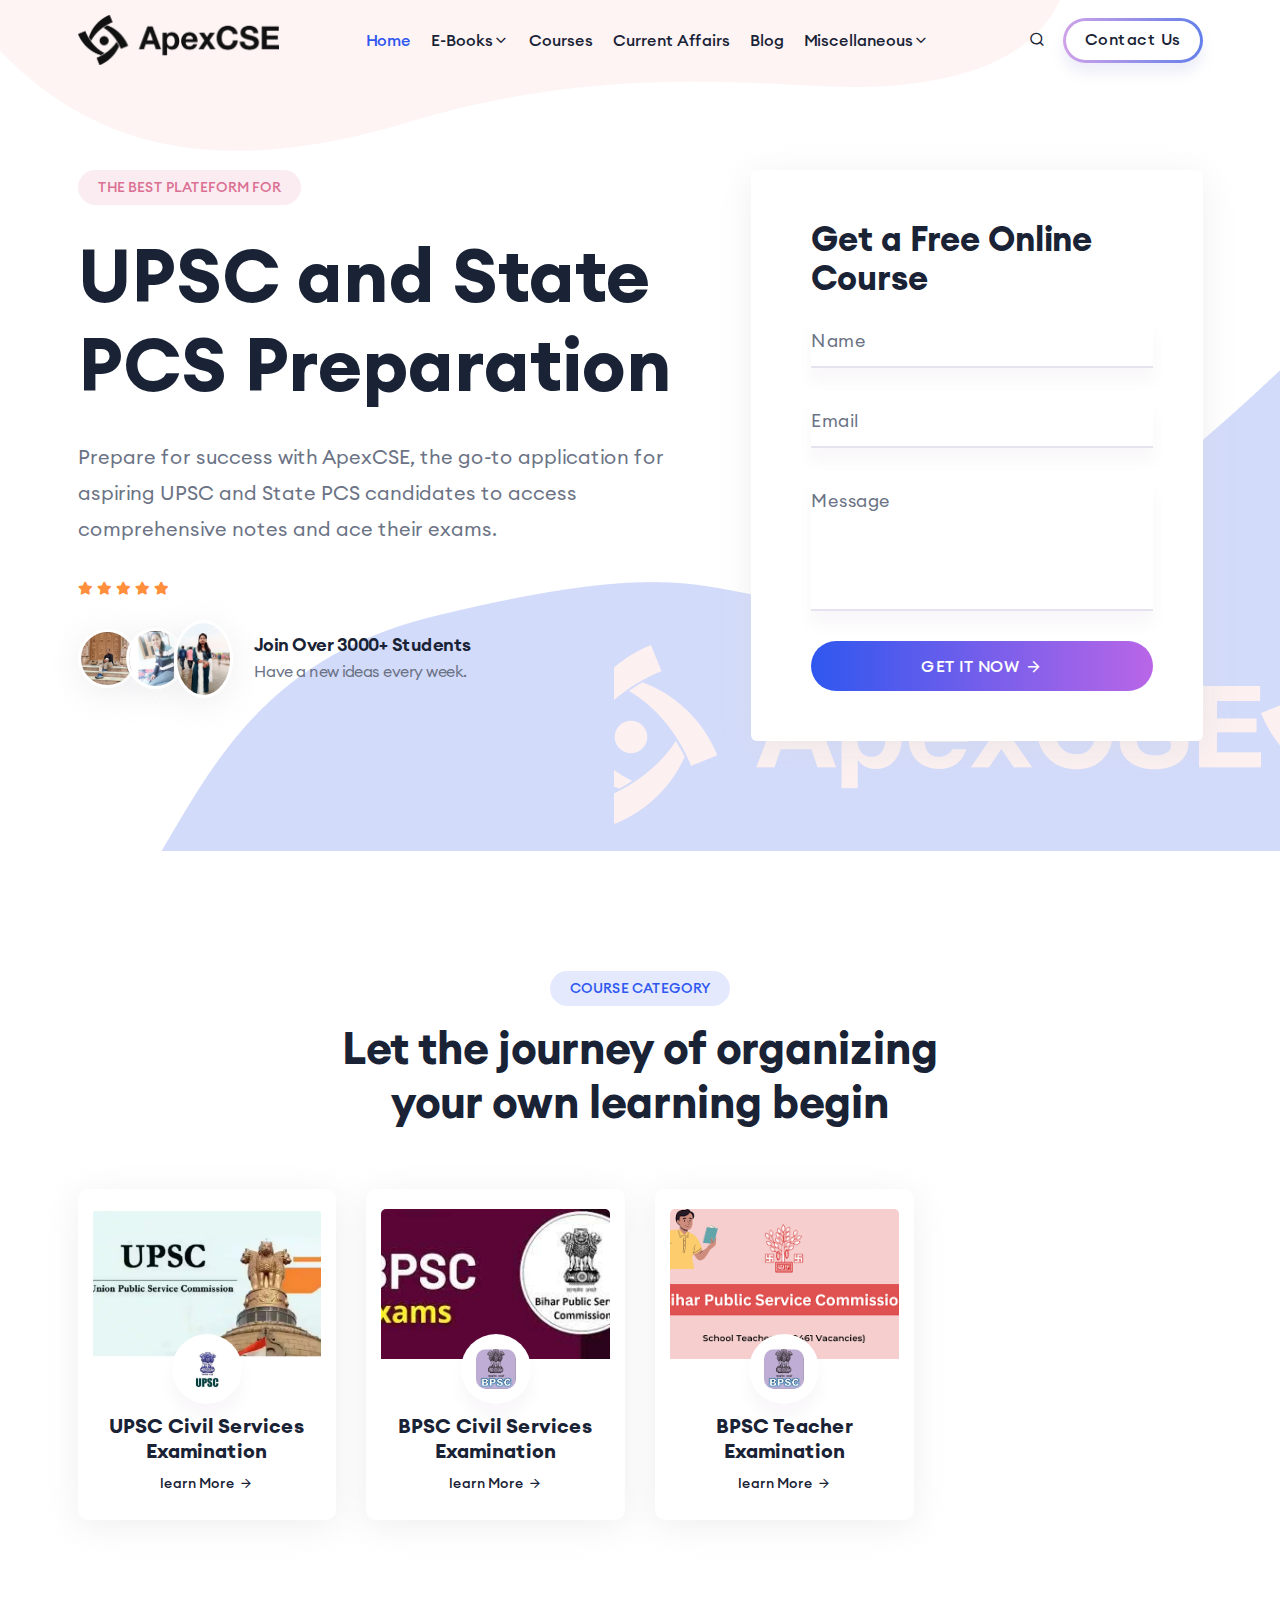
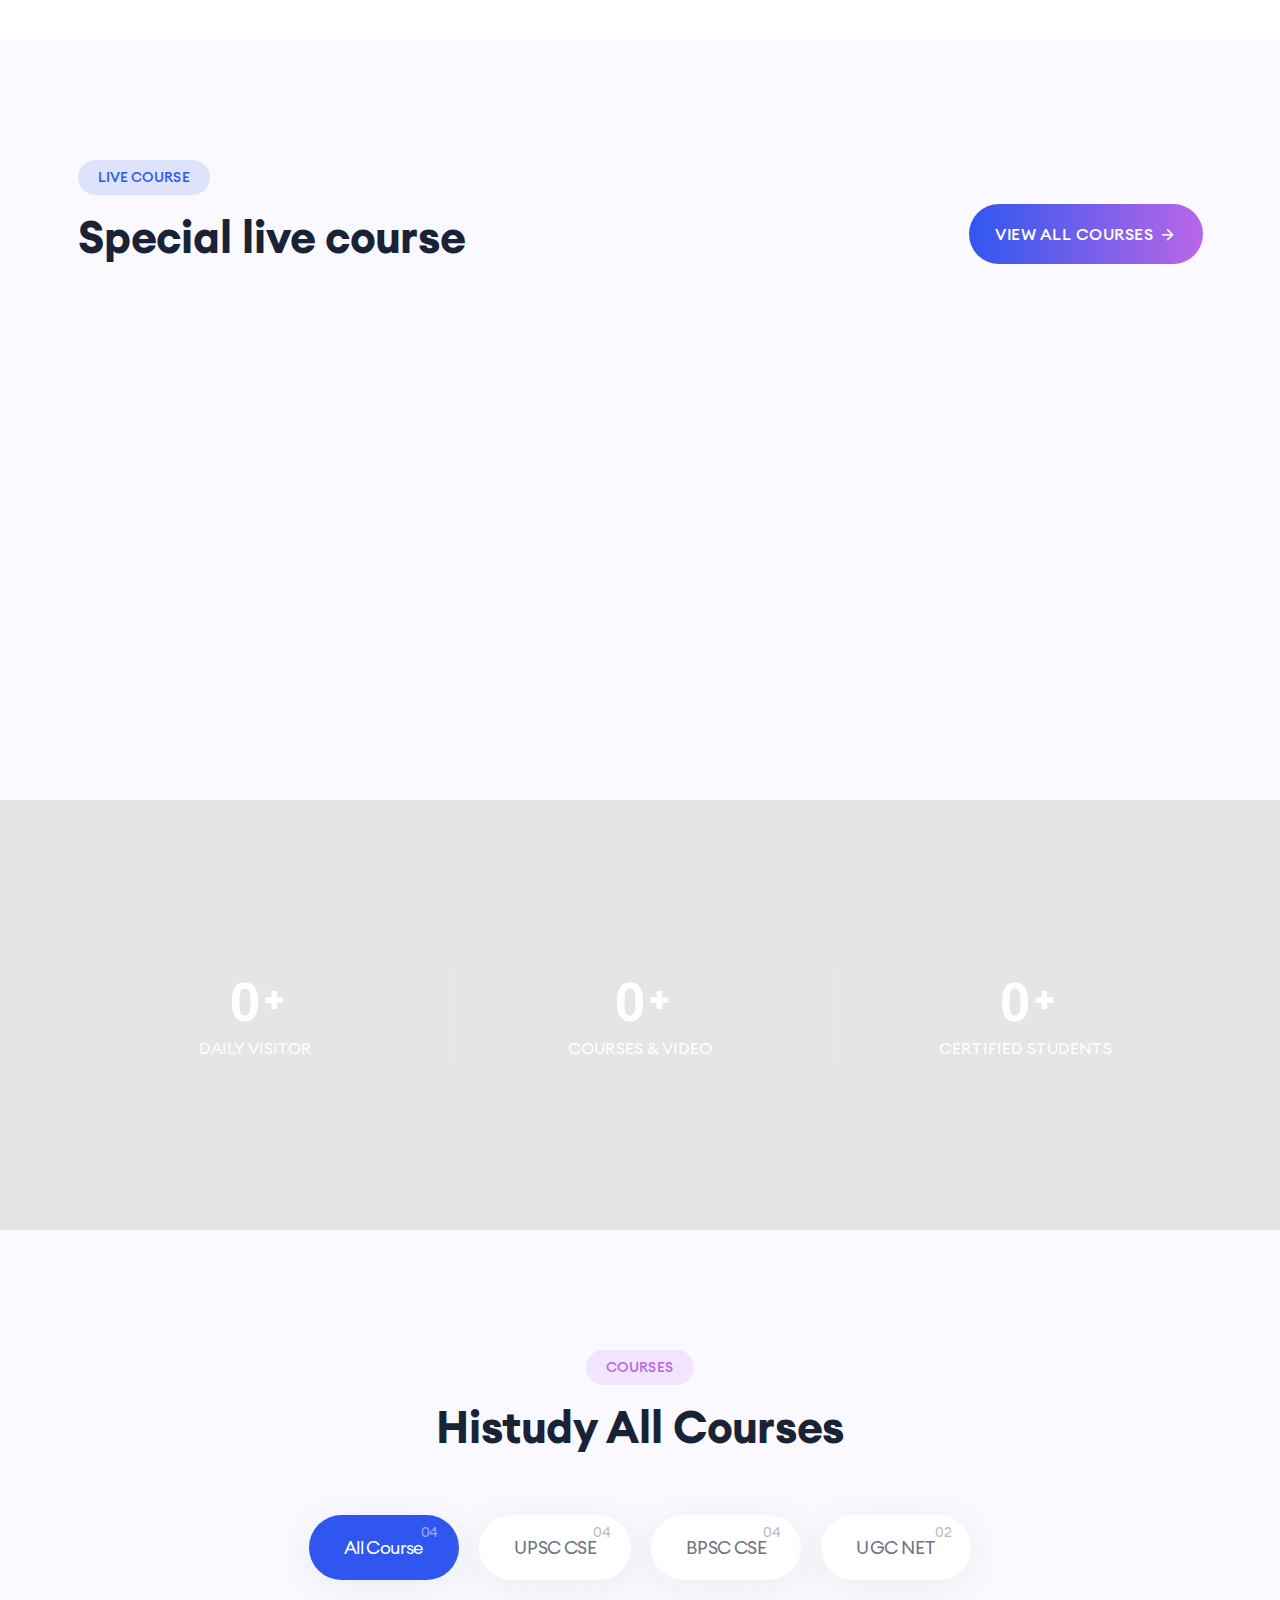
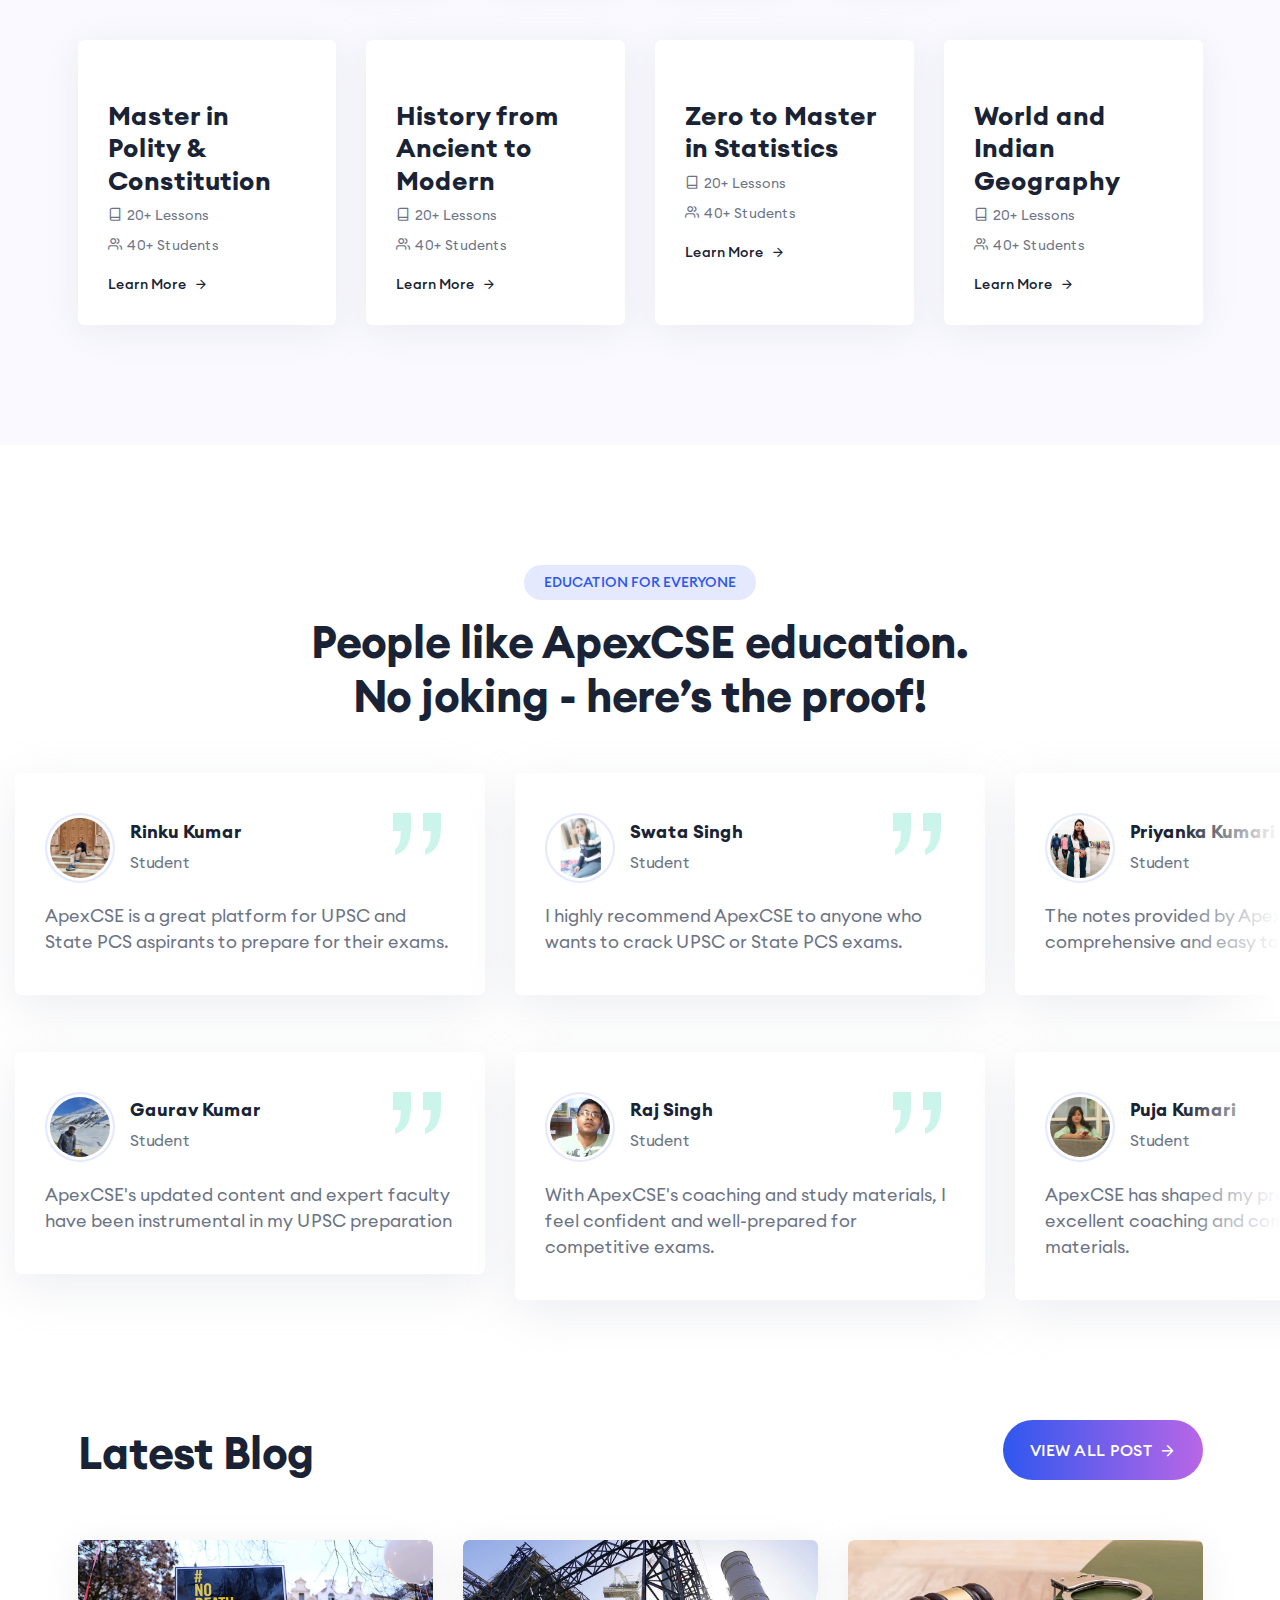
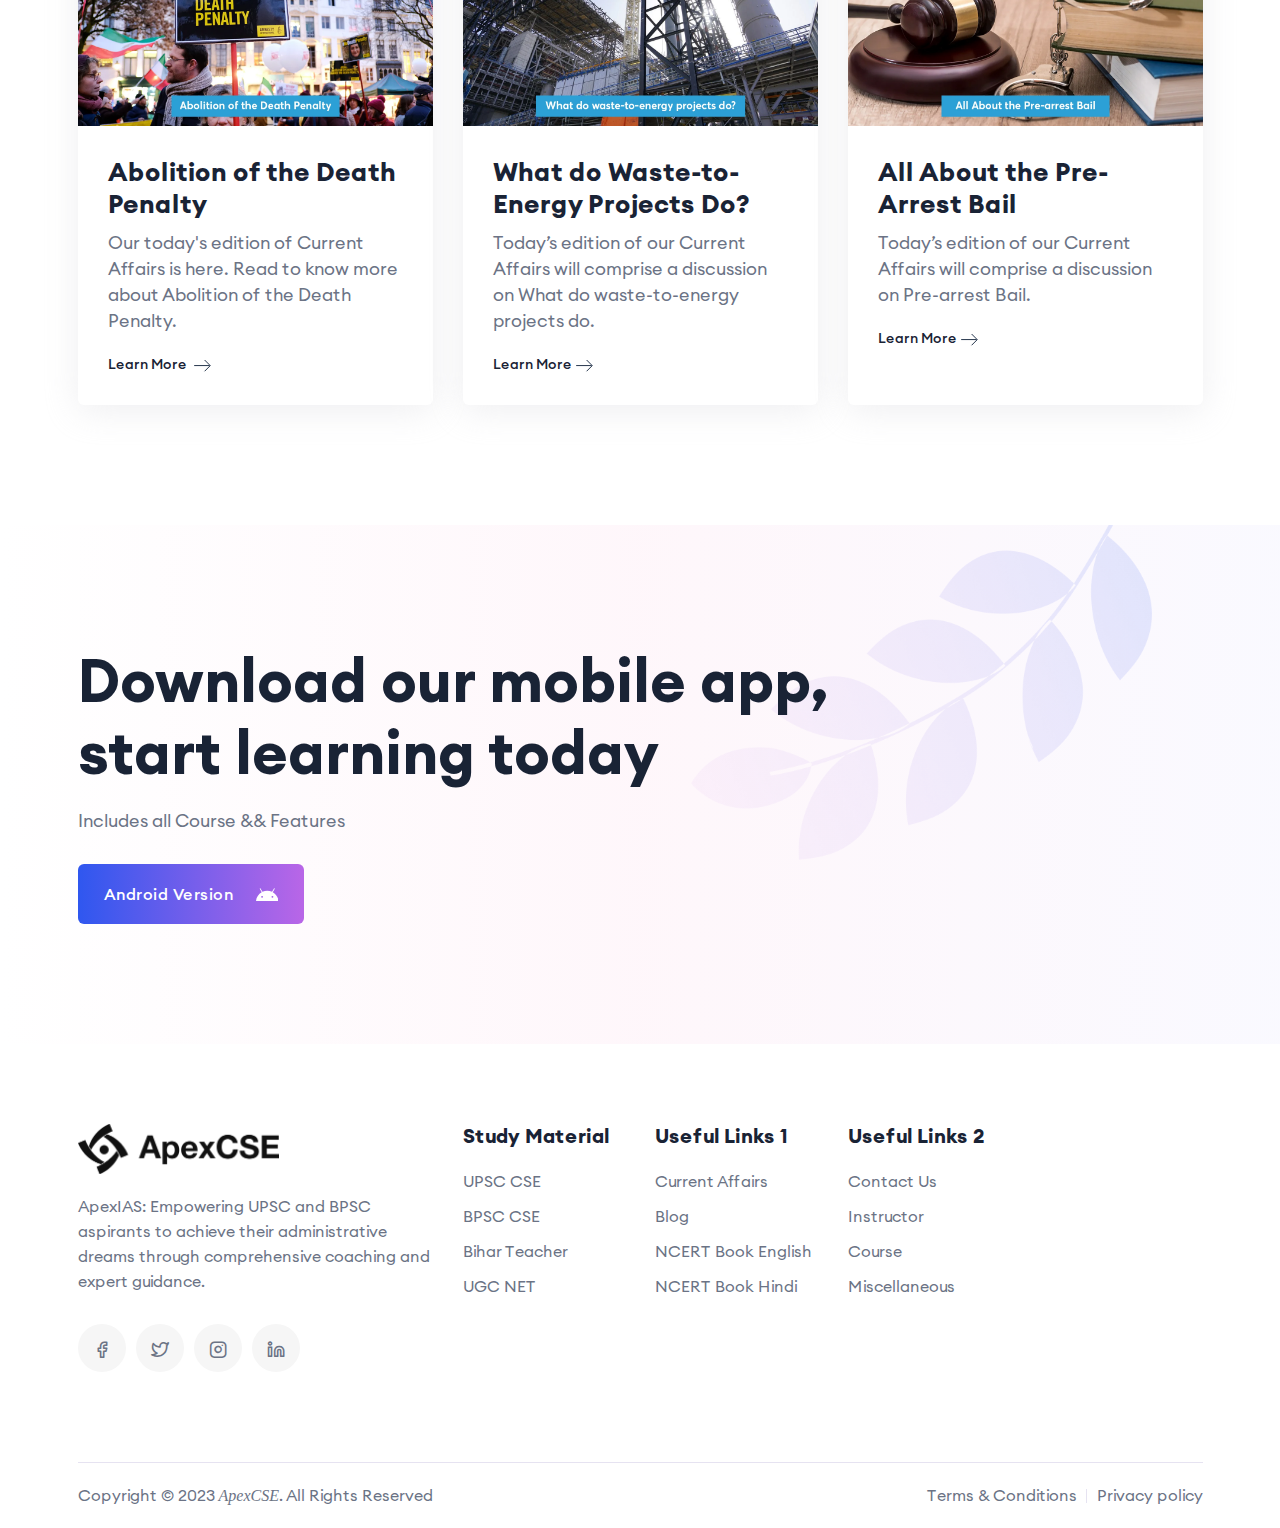
==== index.html @ 41f7f7bc "commit 1st" ====
<!DOCTYPE html>
<html lang="en">

<head>
    <meta charset="utf-8">
    <meta http-equiv="x-ua-compatible" content="ie=edge">
    <title>ApexCSE - Online Education & Study Materials</title>
    <meta name="robots" content="noindex, follow" />
    <meta name="description" content="">
    <meta name="viewport" content="width=device-width, initial-scale=1, shrink-to-fit=no">

    <!-- Favicon -->
    <link rel="shortcut icon" type="image/x-icon" href="/assets/images/favicon.ico">

    <!-- CSS
	============================================ -->
    <link rel="stylesheet" href="/assets/css/vendor/bootstrap.min.css">
    <link rel="stylesheet" href="/assets/css/vendor/slick.css">
    <link rel="stylesheet" href="/assets/css/vendor/slick-theme.css">
    <link rel="stylesheet" href="/assets/css/plugins/sal.css">
    <link rel="stylesheet" href="/assets/css/plugins/feather.css">
    <link rel="stylesheet" href="/assets/css/plugins/fontawesome.min.css">
    <link rel="stylesheet" href="/assets/css/plugins/euclid-circulara.css">
    <link rel="stylesheet" href="/assets/css/plugins/swiper.css">
    <link rel="stylesheet" href="/assets/css/plugins/magnify.css">
    <link rel="stylesheet" href="/assets/css/plugins/odometer.css">
    <link rel="stylesheet" href="/assets/css/plugins/animation.css">
    <link rel="stylesheet" href="/assets/css/plugins/bootstrap-select.min.css">
    <link rel="stylesheet" href="/assets/css/plugins/jquery-ui.css">
    <link rel="stylesheet" href="/assets/css/plugins/magnigy-popup.min.css">
    <link rel="stylesheet" href="/assets/css/plugins/plyr.css">
    <link rel="stylesheet" href="/assets/css/style.css">
</head>

<body class="rbt-header-sticky">
    <!-- Start Header Area -->
    <header class="rbt-header rbt-header-10 rbt-transparent-header">
        <div class="rbt-sticky-placeholder"></div>
        <div class="rbt-header-wrapper  header-not-transparent header-sticky">
            <div class="container">
                <div class="mainbar-row rbt-navigation-center align-items-center">
                    <div class="header-left rbt-header-content">
                        <div class="header-info">
                            <div class="logo">
                                <a href="/">
                                    <img src="/assets/images/logo/logo.png" alt="Education Logo Images">
                                </a>
                            </div>
                        </div>
                    </div>
                    <div class="rbt-main-navigation d-none d-xl-block">
                        <nav class="mainmenu-nav">
                            <ul class="mainmenu">
                                <li class="active position-static">
                                    <a href="/">Home</a>
                                </li>
                                <li class="with-megamenu has-menu-child-item position-static">
                                    <a href="javascript:voild(0)">E-Books <i class="feather-chevron-down"></i></a>
                                    <!-- Start Mega Menu  -->
                                    <div class="rbt-megamenu grid-item-2">
                                        <div class="wrapper">
                                            <div class="row row--15">
                                                <div class="col-lg-12 col-xl-6 col-xxl-4 single-mega-item">
                                                    <h3 class="rbt-short-title">NCERT Book English Medium</h3>
                                                    <ul class="mega-menu-item">
                                                        <li><a href="#">Class 12</a></li>
                                                        <li><a href="#">Class 11</a></li>
                                                        <li><a href="#">Class 10</a></li>
                                                        <li><a href="#">Class 9</a></li>
                                                        <li><a href="#">Class 8</a></li>
                                                        <li><a href="#">Class 7</a></li>
                                                        <li><a href="#">Class 6</a></li>
                                                    </ul>
                                                </div>

                                                <div class="col-lg-12 col-xl-6 col-xxl-4 single-mega-item">
                                                    <h3 class="rbt-short-title">NCERT Book Hindi Medium</h3>
                                                    <ul class="mega-menu-item">
                                                        <li><a href="#">Class 12</a></li>
                                                        <li><a href="#">Class 11</a></li>
                                                        <li><a href="#">Class 10</a></li>
                                                        <li><a href="#">Class 9</a></li>
                                                        <li><a href="#">Class 8</a></li>
                                                        <li><a href="#">Class 7</a></li>
                                                        <li><a href="#">Class 6</a></li>
                                                    </ul>
                                                </div>
                                            </div>
                                        </div>
                                    </div>
                                    <!-- End Mega Menu  -->
                                </li>
                                <li class="position-static">
                                    <a href="#">Courses</a>
                                </li>
                                <li class="position-static">
                                    <a href="#">Current Affairs</a>
                                </li>
                                <li class="position-static">
                                    <a href="/blog/">Blog</a>
                                </li>
                                <li class="with-megamenu has-menu-child-item position-static">
                                    <a href="javascript:voild(0)">Miscellaneous <i class="feather-chevron-down"></i></a>
                                    <!-- Start Mega Menu  -->
                                    <div class="rbt-megamenu grid-item-1">
                                        <div class="wrapper">
                                            <div class="row row--15">
                                                <div class="col-lg-12 col-xl-6 col-xxl-4 single-mega-item">
                                                    <ul class="mega-menu-item">
                                                        <li><a href="#">History</a></li>
                                                        <li><a href="#">Geography</a></li>
                                                        <li><a href="#">Polity</a></li>
                                                        <li><a href="#">Ecomomics</a></li>
                                                        <li><a href="#">Science</a></li>
                                                        <li><a href="#">Science & Tech</a></li>
                                                        <li><a href="#">Esay Hindi</a></li>
                                                        <li><a class="rbt-badge-card">& More Coming Soon</a></li>
                                                    </ul>
                                                </div>
                                            </div>
                                        </div>
                                    </div>
                                    <!-- End Mega Menu  -->
                                </li>
            
                            </ul>
                        </nav>
                    </div>

                    <div class="header-right">
                        <!-- Navbar Icons -->
                        <ul class="quick-access">
                            <li class="access-icon">
                                <a class="search-trigger-active rbt-round-btn" href="#">
                                    <i class="feather-search"></i>
                                </a>
                            </li>
                            <li></li>
                        </ul>

                        <div class="rbt-btn-wrapper d-none d-xl-block">
                            <a class="rbt-btn btn-border-gradient radius-round btn-sm hover-transform-none" href="/contact/">
                                <span>Contact Us</span>
                            </a>
                        </div>

                        <!-- Start Mobile-Menu-Bar -->
                        <div class="mobile-menu-bar d-block d-xl-none">
                            <div class="hamberger">
                                <button class="hamberger-button rbt-round-btn">
                                    <i class="feather-menu"></i>
                                </button>
                            </div>
                        </div>
                        <!-- Start Mobile-Menu-Bar -->

                    </div>
                </div>
            </div>
            <!-- Start Search Dropdown  -->
            <div class="rbt-search-dropdown">
                <div class="wrapper">
                    <div class="row">
                        <div class="col-lg-12">
                            <form action="/search/">
                                <input type="text" placeholder="What are you looking for?">
                                <div class="submit-btn">
                                    <a class="rbt-btn btn-gradient btn-md">Search</a>
                                </div>
                            </form>
                        </div>
                    </div>
                </div>
            </div>
            <!-- End Search Dropdown  -->
        </div>
    </header>
    <!-- Mobile Menu Section -->
    <div class="popup-mobile-menu">
        <div class="inner-wrapper">
            <div class="inner-top">
                <div class="content">
                    <div class="logo">
                        <a href="/">
                            <img src="/assets/images/logo/logo.png" alt="Education Logo Images">
                        </a>
                    </div>
                    <div class="rbt-btn-close">
                        <button class="close-button rbt-round-btn"><i class="feather-x"></i></button>
                    </div>
                </div>
            </div>

            <nav class="mainmenu-nav">
                <ul class="mainmenu">
                    <li class="active position-static">
                        <a href="/">Home</a>
                    </li>
                    <li class="with-megamenu has-menu-child-item position-static">
                        <a href="javascript:voild(0)">E-Books <i class="feather-chevron-down"></i></a>
                        <!-- Start Mega Menu  -->
                        <div class="rbt-megamenu grid-item-2">
                            <div class="wrapper">
                                <div class="row row--15">
                                    <div class="col-lg-12 col-xl-6 col-xxl-4 single-mega-item">
                                        <h3 class="rbt-short-title">NCERT Book English Medium</h3>
                                        <ul class="mega-menu-item">
                                            <li><a href="#">Class 12</a></li>
                                            <li><a href="#">Class 11</a></li>
                                            <li><a href="#">Class 10</a></li>
                                            <li><a href="#">Class 9</a></li>
                                            <li><a href="#">Class 8</a></li>
                                            <li><a href="#">Class 7</a></li>
                                            <li><a href="#">Class 6</a></li>
                                        </ul>
                                    </div>

                                    <div class="col-lg-12 col-xl-6 col-xxl-4 single-mega-item">
                                        <h3 class="rbt-short-title">NCERT Book Hindi Medium</h3>
                                        <ul class="mega-menu-item">
                                            <li><a href="#">Class 12</a></li>
                                            <li><a href="#">Class 11</a></li>
                                            <li><a href="#">Class 10</a></li>
                                            <li><a href="#">Class 9</a></li>
                                            <li><a href="#">Class 8</a></li>
                                            <li><a href="#">Class 7</a></li>
                                            <li><a href="#">Class 6</a></li>
                                        </ul>
                                    </div>
                                </div>
                            </div>
                        </div>
                        <!-- End Mega Menu  -->
                    </li>
                    <li class="position-static">
                        <a href="#">Courses</a>
                    </li>
                    <li class="position-static">
                        <a href="#">Current Affairs</a>
                    </li>
                    <li class="position-static">
                        <a href="/blog/">Blog</a>
                    </li>
                    <li class="with-megamenu has-menu-child-item position-static">
                        <a href="javascript:voild(0)">Miscellaneous <i class="feather-chevron-down"></i></a>
                        <!-- Start Mega Menu  -->
                        <div class="rbt-megamenu grid-item-1">
                            <div class="wrapper">
                                <div class="row row--15 single-dropdown-menu-presentation">
                                    <div class="col-lg-6 col-xxl-4 single-mega-item">
                                        <ul class="mega-menu-item">
                                            <li><a href="#">History</a></li>
                                            <li><a href="#">Geography</a></li>
                                            <li><a href="#">Polity</a></li>
                                            <li><a href="#">Ecomomics</a></li>
                                            <li><a href="#">Science</a></li>
                                            <li><a href="#">Science & Tech</a></li>
                                            <li><a href="#">Esay Hindi</a></li>
                                            <li><a class="rbt-badge-card">& More Coming Soon</a></li>
                                        </ul>
                                    </div>
                                </div>
                            </div>
                        </div>
                        <!-- End Mega Menu  -->
                    </li>

                </ul>
            </nav>

            <div class="mobile-menu-bottom">
                <div class="rbt-btn-wrapper mb--20">
                    <a class="rbt-btn btn-border-gradient radius-round btn-sm hover-transform-none w-100 justify-content-center text-center" href="/contact/">
                        <span>Contact Us</span>
                    </a>
                </div>

                <div class="social-share-wrapper">
                    <span class="rbt-short-title d-block">Find With Us</span>
                    <ul class="social-icon social-default transparent-with-border justify-content-start mt--20">
                        <li><a href="https://www.facebook.com/">
                                <i class="feather-facebook"></i>
                            </a>
                        </li>
                        <li><a href="https://www.twitter.com">
                                <i class="feather-twitter"></i>
                            </a>
                        </li>
                        <li><a href="https://www.instagram.com/">
                                <i class="feather-instagram"></i>
                            </a>
                        </li>
                        <li><a href="https://www.linkdin.com/">
                                <i class="feather-linkedin"></i>
                            </a>
                        </li>
                    </ul>
                </div>
            </div>

        </div>
    </div>

    <!-- Start Banner Area -->
    <div class="rbt-banner-area rbt-banner-3 header-transperent-spacer">
        <div class="wrapper">
            <div class="container">
                <div class="row g-5">
                    <div class="col-lg-7 order-1 order-lg-1">
                        <div class="banner-content ">
                            <div class="inner">
                                <div class="section-title text-start">
                                    <span class="subtitle bg-pink-opacity">THE BEST PLATEFORM FOR</span>
                                </div>
                                <h1 class="title">UPSC and State <br>PCS Preparation</h1>
                                <p class="description">Prepare for success with ApexCSE, the go-to application for aspiring UPSC and State PCS candidates to access comprehensive notes and ace their exams.</p>
                                <div class="rating mb--20">
                                    <a href="#"><i class="fa fa-star"></i></a>
                                    <a href="#"><i class="fa fa-star"></i></a>
                                    <a href="#"><i class="fa fa-star"></i></a>
                                    <a href="#"><i class="fa fa-star"></i></a>
                                    <a href="#"><i class="fa fa-star"></i></a>
                                </div>
                                <div class="rbt-like-total">
                                    <div class="profile-share">
                                        <a href="#" class="avatar" data-tooltip="Rinku Kumar" tabindex="0"><img src="/assets/images/student/student-1.jpeg" alt="education"></a>
                                        <a href="#" class="avatar" data-tooltip="Swata Singh" tabindex="0"><img src="/assets/images/student/student-2.jpeg" alt="education"></a>
                                        <a href="#" class="avatar" data-tooltip="Priyanka Kumari" tabindex="0"><img src="/assets/images/student/student-3.jpeg" alt="education"></a>
                                        <div class="more-author-text">
                                            <h5 class="total-join-students">Join Over 3000+ Students</h5>
                                            <p class="subtitle">Have a new ideas every week.</p>
                                        </div>
                                    </div>
                                </div>
                            </div>
                        </div>
                    </div>
                    <div class="col-lg-5 order-2 order-lg-2">
                        <div class="rbt-contact-form contact-form-style-1">
                            <h3 class="title">Get a Free Online Course</h3>
                            <form id="contact-form">
                                <div class="form-group">
                                    <input name="con_name" type="text" />
                                    <label>Name</label>
                                    <span class="focus-border"></span>
                                </div>
                                <div class="form-group">
                                    <input name="con_email" type="email">
                                    <label>Email</label>
                                    <span class="focus-border"></span>
                                </div>
                                <div class="form-group">
                                    <textarea></textarea>
                                    <label>Message</label>
                                    <span class="focus-border"></span>
                                </div>
                                <div class="form-submit-group">
                                    <button type="submit" class="rbt-btn btn-md btn-gradient hover-icon-reverse radius-round w-100">
                                        <span class="icon-reverse-wrapper">
                                            <span class="btn-text">GET IT NOW</span>
                                        <span class="btn-icon"><i class="feather-arrow-right"></i></span>
                                        <span class="btn-icon"><i class="feather-arrow-right"></i></span>
                                        </span>
                                    </button>
                                </div>
                            </form>
                        </div>
                    </div>
                </div>
            </div>
        </div>
        <div class="shape-wrapper">
            <div class="left-shape">
                <img src="/assets/images/banner/right-shape.png" alt="Banner Images">
            </div>
            <div class="top-shape">
                <img src="/assets/images/banner/top-shape.png" alt="Banner Images">
            </div>
            <div class="marque-images edumarque"></div>
        </div>
    </div>
    <!-- End Banner Area -->


    <div class="rbt-categories-area bg-color-white rbt-section-gap">
        <div class="container">
            <div class="row">
                <div class="col-lg-12">
                    <div class="section-title text-center">
                        <span class="subtitle bg-primary-opacity">Course Category</span>
                        <h2 class="title">Let the journey of organizing <br> your own learning begin</h2>
                    </div>
                </div>
            </div>
            <div class="row g-5 mt--30">
                <!-- Start Category Box Layout  -->
                <div class="col-lg-3 col-md-6 col-sm-6 col-12">
                    <div class="rbt-cat-box rbt-cat-box-1 variation-2 text-center">
                        <div class="inner">
                            <div class="thumbnail">
                                <a href="#">
                                    <img src="/assets/images/category/image/upsc-cse.avif" alt="Category Images">
                                </a>
                            </div>
                            <div class="icons">
                                <img src="/assets/images/category/upsc-cse.jpeg" alt="Icons Images">
                            </div>
                            <div class="content">
                                <h5 class="title"><a href="#">UPSC Civil Services Examination</a></h5>
                                <div class="read-more-btn">
                                    <a class="rbt-btn-link" href="#">learn More<i class="feather-arrow-right"></i></a>
                                </div>
                            </div>
                        </div>
                    </div>
                </div>
                <!-- End Category Box Layout  -->
                <!-- Start Category Box Layout  -->
                <div class="col-lg-3 col-md-6 col-sm-6 col-12">
                    <div class="rbt-cat-box rbt-cat-box-1 variation-2 text-center">
                        <div class="inner">
                            <div class="thumbnail">
                                <a href="#">
                                    <img src="/assets/images/category/image/bpsccse.jpeg" alt="Category Images">
                                </a>
                            </div>
                            <div class="icons">
                                <img src="/assets/images/category/bpsc-cse.jpeg" alt="Icons Images">
                            </div>
                            <div class="content">
                                <h5 class="title"><a href="#">BPSC Civil Services Examination</a></h5>
                                <div class="read-more-btn">
                                    <a class="rbt-btn-link" href="#">learn More<i class="feather-arrow-right"></i></a>
                                </div>
                            </div>
                        </div>
                    </div>
                </div>
                <!-- End Category Box Layout  -->
                <!-- Start Category Box Layout  -->
                <div class="col-lg-3 col-md-6 col-sm-6 col-12">
                    <div class="rbt-cat-box rbt-cat-box-1 variation-2 text-center">
                        <div class="inner">
                            <div class="thumbnail">
                                <a href="#">
                                    <img src="/assets/images/category/image/bihar-teacher.png" alt="Category Images">
                                </a>
                            </div>
                            <div class="icons">
                                <img src="/assets/images/category/bpsc-cse.jpeg" alt="Icons Images">
                            </div>
                            <div class="content">
                                <h5 class="title"><a href="#">BPSC Teacher Examination</a></h5>
                                <div class="read-more-btn">
                                    <a class="rbt-btn-link" href="#">learn More<i class="feather-arrow-right"></i></a>
                                </div>
                            </div>
                        </div>
                    </div>
                </div>
                <!-- End Category Box Layout  -->
            </div>
        </div>
    </div>

    <!-- Start Course Area  -->
    <div class="rbt-course-area bg-color-extra2 rbt-section-gap">
        <div class="container">
            <div class="row mb--60 g-5 align-items-end">
                <div class="col-lg-6 col-md-6 col-12">
                    <div class="section-title text-start">
                        <span class="subtitle bg-primary-opacity">Live Course</span>
                        <h2 class="title">Special live course</h2>
                    </div>
                </div>
                <div class="col-lg-6 col-md-6 col-12">
                    <div class="read-more-btn text-start text-md-end">
                        <a class="rbt-btn btn-gradient hover-icon-reverse radius-round" href="#">
                            <div class="icon-reverse-wrapper">
                                <span class="btn-text">VIEW ALL COURSES</span>
                                <span class="btn-icon"><i class="feather-arrow-right"></i></span>
                                <span class="btn-icon"><i class="feather-arrow-right"></i></span>
                            </div>
                        </a>
                    </div>
                </div>
            </div>
            <!-- Start Card Area -->
            <div class="row g-5">
                <!-- Start Single Card  -->
                <div class="col-lg-4 col-md-6 col-sm-12 col-12" data-sal-delay="150" data-sal="slide-up" data-sal-duration="800">
                    <div class="rbt-card variation-01 rbt-hover">
                        <div class="rbt-card-body">
                            <h4 class="rbt-card-title"><a href="#">Master in Polity & Constitution</a>
                            </h4>
                            <ul class="rbt-meta">
                                <li><i class="feather-book"></i>+ Lessons</li>
                                <li><i class="feather-users"></i>40 Students</li>
                            </ul>
                            <p class="rbt-card-text">React Js long fact that a reader will be distracted by
                                the readable.</p>
                            <div class="rbt-author-meta mb--20">
                                <div class="rbt-avater">
                                    <a href="#">
                                        <img src="/assets/images/faculty/faculty-1.jpeg" alt="Mukesh Kumar">
                                    </a>
                                </div>
                                <div class="rbt-author-info">
                                    By <a href="#">Mukesh Kumar</a>
                                </div>
                            </div>

                            <div class="rbt-card-bottom">
                                <a class="rbt-btn-link" href="#">Learn More<i class="feather-arrow-right"></i></a>
                            </div>
                        </div>
                    </div>
                </div>
                <!-- End Single Card  -->

                <!-- Start Single Card  -->
                <div class="col-lg-4 col-md-6 col-sm-12 col-12" data-sal-delay="150" data-sal="slide-up" data-sal-duration="800">
                    <div class="rbt-card variation-01 rbt-hover">
                        <div class="rbt-card-body">
                            <h4 class="rbt-card-title"><a href="#">Zero to Master in Statistics</a>
                            </h4>
                            <ul class="rbt-meta">
                                <li><i class="feather-book"></i>+ Lessons</li>
                                <li><i class="feather-users"></i>40 Students</li>
                            </ul>
                            <p class="rbt-card-text">React Js long fact that a reader will be distracted by
                                the readable.</p>
                            <div class="rbt-author-meta mb--20">
                                <div class="rbt-avater">
                                    <a href="#">
                                        <img src="/assets/images/faculty/faculty-2.jpg" alt="Abhishek Kumar">
                                    </a>
                                </div>
                                <div class="rbt-author-info">
                                    By <a href="#">Dharmandra Kumar</a>
                                </div>
                            </div>

                            <div class="rbt-card-bottom">
                                <a class="rbt-btn-link" href="#">Learn More<i class="feather-arrow-right"></i></a>
                            </div>
                        </div>
                    </div>
                </div>
                <!-- End Single Card  -->

                <!-- Start Single Card  -->
                <div class="col-lg-4 col-md-6 col-sm-12 col-12" data-sal-delay="150" data-sal="slide-up" data-sal-duration="800">
                    <div class="rbt-card variation-01 rbt-hover">
                        <div class="rbt-card-body">
                            <h4 class="rbt-card-title"><a href="#">History from Ancient to Modern</a>
                            </h4>
                            <ul class="rbt-meta">
                                <li><i class="feather-book"></i>+ Lessons</li>
                                <li><i class="feather-users"></i>40 Students</li>
                            </ul>
                            <p class="rbt-card-text">React Js long fact that a reader will be distracted by
                                the readable.</p>
                            <div class="rbt-author-meta mb--20">
                                <div class="rbt-avater">
                                    <a href="#">
                                        <img src="/assets/images/faculty/faculty-3.jpeg" alt="Mukesh Kumar">
                                    </a>
                                </div>
                                <div class="rbt-author-info">
                                    By <a href="#">Mukesh Kumar</a>
                                </div>
                            </div>

                            <div class="rbt-card-bottom">
                                <a class="rbt-btn-link" href="#">Learn More<i class="feather-arrow-right"></i></a>
                            </div>
                        </div>
                    </div>
                </div>
                <!-- End Single Card  -->
            </div>
            <!-- End Card Area -->
        </div>
    </div>
    <!-- End Course Area  -->

    

    <div class="rbt-counterup-area bg_image bg_image_fixed bg_image--18 ptb--170 ptb_md--50 ptb_sm--50 bg-black-overlay" data-black-overlay="1">
        <div class="conter-style-2">
            <div class="container">
                <div class="row g-5">
                    <!-- Start Single Counter  -->
                    <div class="col-lg-4 col-md-6 col-sm-6 col-12 single-counter">
                        <div class="rbt-counterup style-2">
                            <div class="inner">
                                <div class="content">
                                    <h3 class="counter"><span class="odometer" data-count="2000">00</span>
                                    </h3>
                                    <span class="subtitle">Daily Visitor</span>
                                </div>
                            </div>
                        </div>
                    </div>
                    <!-- End Single Counter  -->

                    <!-- Start Single Counter  -->
                    <div class="col-lg-4 col-md-6 col-sm-6 col-12 single-counter">
                        <div class="rbt-counterup style-2">
                            <div class="inner">
                                <div class="content">
                                    <h3 class="counter"><span class="odometer" data-count="100">00</span>
                                    </h3>
                                    <span class="subtitle">Courses & Video</span>
                                </div>
                            </div>
                        </div>
                    </div>
                    <!-- End Single Counter  -->

                    <!-- Start Single Counter  -->
                    <div class="col-lg-4 col-md-6 col-sm-6 col-12 single-counter">
                        <div class="rbt-counterup style-2">
                            <div class="inner">
                                <div class="content">
                                    <h3 class="counter"><span class="odometer" data-count="500">00</span>
                                    </h3>
                                    <span class="subtitle">Certified Students</span>
                                </div>
                            </div>
                        </div>
                    </div>
                    <!-- End Single Counter  -->
                </div>
            </div>
        </div>
    </div>

    


    <!-- Start Course Area  -->
    <div class="rbt-course-area bg-color-extra2 rbt-section-gap">
        <div class="container">
            <div class="row mb--60">
                <div class="col-lg-12">
                    <div class="section-title text-center">
                        <span class="subtitle bg-secondary-opacity">Courses</span>
                        <h2 class="title">Histudy All Courses</h2>
                    </div>
                </div>
            </div>
            <div class="row">
                <div class="col-lg-12">
                    <ul class="rbt-portfolio-filter filter-tab-button text-center nav nav-tabs" id="rbt-myTab" role="tablist">
                        <li class="nav-item" role="presentation">
                            <button class="active" id="all-tab" data-bs-toggle="tab" data-bs-target="#all" type="button" role="tab" aria-controls="all" aria-selected="true"><span class="filter-text">All
                        Course</span> <span class="course-number">04</span></button>
                        </li>
                        <li class="nav-item" role="presentation">
                            <button id="upsccse-tab" data-bs-toggle="tab" data-bs-target="#upsccse" type="button" role="tab" aria-controls="upsccse" aria-selected="false"><span
                        class="filter-text">UPSC CSE</span> <span class="course-number">04</span></button>
                        </li>
                        <li class="nav-item" role="presentation">
                            <button id="bpsccse-tab" data-bs-toggle="tab" data-bs-target="#popular" type="bpsccse" role="tab" aria-controls="bpsccse" aria-selected="false"><span
                        class="filter-text">BPSC CSE</span> <span class="course-number">04</span></button>
                        </li>
                        <li class="nav-item" role="presentation">
                            <button id="ugcnet-tab" data-bs-toggle="tab" data-bs-target="#ugcnet" type="button" role="tab" aria-controls="ugcnet" aria-selected="false"><span
                        class="filter-text">UGC NET</span> <span class="course-number">02</span></button>
                        </li>
                    </ul>
                </div>
            </div>
            <!-- Start Card Area -->
            <div class="row">
                <div class="col-lg-12">
                    <div class="tab-content mt--60" id="rbt-myTabContent">

                        <div class="tab-pane fade show active" id="all" role="tabpanel" aria-labelledby="all">
                            <div class="row g-5">

                                <!-- Start Single Course  -->
                                <div class="col-xl-3 col-lg-4 col-md-6 col-sm-12 col-12">
                                    <div class="rbt-card variation-01 rbt-hover">
                                        <div class="rbt-card-body">
                                            <h4 class="rbt-card-title"><a href="#">Master in Polity & Constitution</a>
                                            </h4>
                                            <ul class="rbt-meta">
                                                <li><i class="feather-book"></i>20+ Lessons</li>
                                                <li><i class="feather-users"></i>40+ Students</li>
                                            </ul>

                                            <div class="rbt-card-bottom">
                                                <a class="rbt-btn-link" href="#">Learn More
                                                    <i class="feather-arrow-right"></i>
                                                </a>
                                            </div>
                                        </div>
                                    </div>
                                </div>
                                <!-- End Single Course  -->

                                <!-- Start Single Course  -->
                                <div class="col-xl-3 col-lg-4 col-md-6 col-sm-12 col-12">
                                    <div class="rbt-card variation-01 rbt-hover">
                                        <div class="rbt-card-body">
                                            <h4 class="rbt-card-title"><a href="#">History from Ancient to Modern</a>
                                            </h4>
                                            <ul class="rbt-meta">
                                                <li><i class="feather-book"></i>20+ Lessons</li>
                                                <li><i class="feather-users"></i>40+ Students</li>
                                            </ul>

                                            <div class="rbt-card-bottom">
                                                <a class="rbt-btn-link" href="#">Learn More
                                                    <i class="feather-arrow-right"></i>
                                                </a>
                                            </div>
                                        </div>
                                    </div>
                                </div>
                                <!-- End Single Course  -->

                                <!-- Start Single Course  -->
                                <div class="col-xl-3 col-lg-4 col-md-6 col-sm-12 col-12">
                                    <div class="rbt-card variation-01 rbt-hover">
                                        <div class="rbt-card-body">
                                            <h4 class="rbt-card-title"><a href="#">Zero to Master in Statistics</a>
                                            </h4>
                                            <ul class="rbt-meta">
                                                <li><i class="feather-book"></i>20+ Lessons</li>
                                                <li><i class="feather-users"></i>40+ Students</li>
                                            </ul>

                                            <div class="rbt-card-bottom">
                                                <a class="rbt-btn-link" href="#">Learn More
                                                    <i class="feather-arrow-right"></i>
                                                </a>
                                            </div>
                                        </div>
                                    </div>
                                </div>
                                <!-- End Single Course  -->

                                <!-- Start Single Course  -->
                                <div class="col-xl-3 col-lg-4 col-md-6 col-sm-12 col-12">
                                    <div class="rbt-card variation-01 rbt-hover">
                                        <div class="rbt-card-body">
                                            <h4 class="rbt-card-title"><a href="#">World and Indian Geography</a>
                                            </h4>
                                            <ul class="rbt-meta">
                                                <li><i class="feather-book"></i>20+ Lessons</li>
                                                <li><i class="feather-users"></i>40+ Students</li>
                                            </ul>

                                            <div class="rbt-card-bottom">
                                                <a class="rbt-btn-link" href="#">Learn More
                                                    <i class="feather-arrow-right"></i>
                                                </a>
                                            </div>
                                        </div>
                                    </div>
                                </div>
                                <!-- End Single Course  -->

                            </div>
                        </div>

                        <div class="tab-pane fade" id="upsccse" role="tabpanel" aria-labelledby="upsccse-tab">
                            <div class="row g-5">
                                <!-- Start Single Course  -->
                                <div class="col-xl-3 col-lg-4 col-md-6 col-sm-12 col-12">
                                    <div class="rbt-card variation-01 rbt-hover">
                                        <div class="rbt-card-body">
                                            <h4 class="rbt-card-title"><a href="#">Master in Polity & Constitution</a>
                                            </h4>
                                            <ul class="rbt-meta">
                                                <li><i class="feather-book"></i>20+ Lessons</li>
                                                <li><i class="feather-users"></i>40+ Students</li>
                                            </ul>

                                            <div class="rbt-card-bottom">
                                                <a class="rbt-btn-link" href="#">Learn More
                                                    <i class="feather-arrow-right"></i>
                                                </a>
                                            </div>
                                        </div>
                                    </div>
                                </div>
                                <!-- End Single Course  -->

                                <!-- Start Single Course  -->
                                <div class="col-xl-3 col-lg-4 col-md-6 col-sm-12 col-12">
                                    <div class="rbt-card variation-01 rbt-hover">
                                        <div class="rbt-card-body">
                                            <h4 class="rbt-card-title"><a href="#">History from Ancient to Modern</a>
                                            </h4>
                                            <ul class="rbt-meta">
                                                <li><i class="feather-book"></i>20+ Lessons</li>
                                                <li><i class="feather-users"></i>40+ Students</li>
                                            </ul>

                                            <div class="rbt-card-bottom">
                                                <a class="rbt-btn-link" href="#">Learn More
                                                    <i class="feather-arrow-right"></i>
                                                </a>
                                            </div>
                                        </div>
                                    </div>
                                </div>
                                <!-- End Single Course  -->

                                <!-- Start Single Course  -->
                                <div class="col-xl-3 col-lg-4 col-md-6 col-sm-12 col-12">
                                    <div class="rbt-card variation-01 rbt-hover">
                                        <div class="rbt-card-body">
                                            <h4 class="rbt-card-title"><a href="#">Zero to Master in Statistics</a>
                                            </h4>
                                            <ul class="rbt-meta">
                                                <li><i class="feather-book"></i>20+ Lessons</li>
                                                <li><i class="feather-users"></i>40+ Students</li>
                                            </ul>

                                            <div class="rbt-card-bottom">
                                                <a class="rbt-btn-link" href="#">Learn More
                                                    <i class="feather-arrow-right"></i>
                                                </a>
                                            </div>
                                        </div>
                                    </div>
                                </div>
                                <!-- End Single Course  -->

                                <!-- Start Single Course  -->
                                <div class="col-xl-3 col-lg-4 col-md-6 col-sm-12 col-12">
                                    <div class="rbt-card variation-01 rbt-hover">
                                        <div class="rbt-card-body">
                                            <h4 class="rbt-card-title"><a href="#">World and Indian Geography</a>
                                            </h4>
                                            <ul class="rbt-meta">
                                                <li><i class="feather-book"></i>20+ Lessons</li>
                                                <li><i class="feather-users"></i>40+ Students</li>
                                            </ul>

                                            <div class="rbt-card-bottom">
                                                <a class="rbt-btn-link" href="#">Learn More
                                                    <i class="feather-arrow-right"></i>
                                                </a>
                                            </div>
                                        </div>
                                    </div>
                                </div>
                                <!-- End Single Course  -->
                            </div>
                        </div>

                        <div class="tab-pane fade" id="bpsccse" role="tabpanel" aria-labelledby="bpsccse-tab">
                            <div class="row g-5">
                                <!-- Start Single Course  -->
                                <div class="col-xl-3 col-lg-4 col-md-6 col-sm-12 col-12">
                                    <div class="rbt-card variation-01 rbt-hover">
                                        <div class="rbt-card-body">
                                            <h4 class="rbt-card-title"><a href="#">Master in Polity & Constitution</a>
                                            </h4>
                                            <ul class="rbt-meta">
                                                <li><i class="feather-book"></i>20+ Lessons</li>
                                                <li><i class="feather-users"></i>40+ Students</li>
                                            </ul>

                                            <div class="rbt-card-bottom">
                                                <a class="rbt-btn-link" href="#">Learn More
                                                    <i class="feather-arrow-right"></i>
                                                </a>
                                            </div>
                                        </div>
                                    </div>
                                </div>
                                <!-- End Single Course  -->

                                <!-- Start Single Course  -->
                                <div class="col-xl-3 col-lg-4 col-md-6 col-sm-12 col-12">
                                    <div class="rbt-card variation-01 rbt-hover">
                                        <div class="rbt-card-body">
                                            <h4 class="rbt-card-title"><a href="#">History from Ancient to Modern</a>
                                            </h4>
                                            <ul class="rbt-meta">
                                                <li><i class="feather-book"></i>20+ Lessons</li>
                                                <li><i class="feather-users"></i>40+ Students</li>
                                            </ul>

                                            <div class="rbt-card-bottom">
                                                <a class="rbt-btn-link" href="#">Learn More
                                                    <i class="feather-arrow-right"></i>
                                                </a>
                                            </div>
                                        </div>
                                    </div>
                                </div>
                                <!-- End Single Course  -->

                                <!-- Start Single Course  -->
                                <div class="col-xl-3 col-lg-4 col-md-6 col-sm-12 col-12">
                                    <div class="rbt-card variation-01 rbt-hover">
                                        <div class="rbt-card-body">
                                            <h4 class="rbt-card-title"><a href="#">Zero to Master in Statistics</a>
                                            </h4>
                                            <ul class="rbt-meta">
                                                <li><i class="feather-book"></i>20+ Lessons</li>
                                                <li><i class="feather-users"></i>40+ Students</li>
                                            </ul>

                                            <div class="rbt-card-bottom">
                                                <a class="rbt-btn-link" href="#">Learn More
                                                    <i class="feather-arrow-right"></i>
                                                </a>
                                            </div>
                                        </div>
                                    </div>
                                </div>
                                <!-- End Single Course  -->

                                <!-- Start Single Course  -->
                                <div class="col-xl-3 col-lg-4 col-md-6 col-sm-12 col-12">
                                    <div class="rbt-card variation-01 rbt-hover">
                                        <div class="rbt-card-body">
                                            <h4 class="rbt-card-title"><a href="#">World and Indian Geography</a>
                                            </h4>
                                            <ul class="rbt-meta">
                                                <li><i class="feather-book"></i>20+ Lessons</li>
                                                <li><i class="feather-users"></i>40+ Students</li>
                                            </ul>

                                            <div class="rbt-card-bottom">
                                                <a class="rbt-btn-link" href="#">Learn More
                                                    <i class="feather-arrow-right"></i>
                                                </a>
                                            </div>
                                        </div>
                                    </div>
                                </div>
                                <!-- End Single Course  -->
                            </div>
                        </div>

                        <div class="tab-pane fade" id="ugcnet" role="tabpanel" aria-labelledby="ugcnet-tab">
                            <div class="row g-5">
                                <!-- Start Single Course  -->
                                <div class="col-xl-3 col-lg-4 col-md-6 col-sm-12 col-12">
                                    <div class="rbt-card variation-01 rbt-hover">
                                        <div class="rbt-card-body">
                                            <h4 class="rbt-card-title"><a href="#">History from Ancient to Modern</a>
                                            </h4>
                                            <ul class="rbt-meta">
                                                <li><i class="feather-book"></i>20+ Lessons</li>
                                                <li><i class="feather-users"></i>40+ Students</li>
                                            </ul>

                                            <div class="rbt-card-bottom">
                                                <a class="rbt-btn-link" href="#">Learn More
                                                    <i class="feather-arrow-right"></i>
                                                </a>
                                            </div>
                                        </div>
                                    </div>
                                </div>
                                <!-- End Single Course  -->

                                <!-- Start Single Course  -->
                                <div class="col-xl-3 col-lg-4 col-md-6 col-sm-12 col-12">
                                    <div class="rbt-card variation-01 rbt-hover">
                                        <div class="rbt-card-body">
                                            <h4 class="rbt-card-title"><a href="#">Zero to Master in Political Science</a>
                                            </h4>
                                            <ul class="rbt-meta">
                                                <li><i class="feather-book"></i>20+ Lessons</li>
                                                <li><i class="feather-users"></i>40+ Students</li>
                                            </ul>

                                            <div class="rbt-card-bottom">
                                                <a class="rbt-btn-link" href="#">Learn More
                                                    <i class="feather-arrow-right"></i>
                                                </a>
                                            </div>
                                        </div>
                                    </div>
                                </div>
                                <!-- End Single Course  -->

                            </div>
                        </div>

                        
                    </div>
                </div>
            </div>
        </div>
    </div>
    <!-- End Course Area  -->



    <div class="rbt-testimonial-area bg-color-white rbt-section-gap overflow-hidden">
        <div class="wrapper">
            <div class="container">
                <div class="row">
                    <div class="col-lg-12">
                        <div class="section-title text-center">
                            <span class="subtitle bg-primary-opacity">EDUCATION FOR EVERYONE</span>
                            <h2 class="title">People like ApexCSE education. <br /> No joking - here’s the proof!</h2>
                        </div>
                    </div>
                </div>
            </div>
        </div>
        <div class="scroll-animation-wrapper mt--50">
            <div class="scroll-animation scroll-right-left">

                <div class="single-column-20">
                    <div class="rbt-testimonial-box">
                        <div class="inner">
                            <div class="clint-info-wrapper">
                                <div class="thumb">
                                    <img src="/assets/images/student/student-1.jpeg" alt="Student Images">
                                </div>
                                <div class="client-info">
                                    <h5 class="title">Rinku Kumar</h5>
                                    <span>Student</span>
                                </div>
                            </div>
                            <div class="description">
                                <p class="subtitle-3">ApexCSE is a great platform for UPSC and State PCS aspirants to prepare for their exams.</p>
                            </div>
                        </div>
                    </div>
                </div>
                
                <div class="single-column-20">
                    <div class="rbt-testimonial-box">
                        <div class="inner">
                            <div class="clint-info-wrapper">
                                <div class="thumb">
                                    <img src="/assets/images/student/student-2.jpeg" alt="Student Images">
                                </div>
                                <div class="client-info">
                                    <h5 class="title">Swata Singh</h5>
                                    <span>Student</span>
                                </div>
                            </div>
                            <div class="description">
                                <p class="subtitle-3">I highly recommend ApexCSE to anyone who wants to crack UPSC or State PCS exams.</p>
                            </div>
                        </div>
                    </div>
                </div>

                <div class="single-column-20">
                    <div class="rbt-testimonial-box">
                        <div class="inner">
                            <div class="clint-info-wrapper">
                                <div class="thumb">
                                    <img src="/assets/images/student/student-3.jpeg" alt="Student Images">
                                </div>
                                <div class="client-info">
                                    <h5 class="title">Priyanka Kumari</h5>
                                    <span>Student</span>
                                </div>
                            </div>
                            <div class="description">
                                <p class="subtitle-3">The notes provided by ApexCSE are comprehensive and easy to understand.</p>
                            </div>
                        </div>
                    </div>
                </div>

                <div class="single-column-20">
                    <div class="rbt-testimonial-box">
                        <div class="inner">
                            <div class="clint-info-wrapper">
                                <div class="thumb">
                                    <img src="/assets/images/student/student-4.jpg" alt="Student Images">
                                </div>
                                <div class="client-info">
                                    <h5 class="title">Babli Kumari</h5>
                                    <span>Student</span>
                                </div>
                            </div>
                            <div class="description">
                                <p class="subtitle-3">ApexCSE's study materials and mock tests have boosted my confidence and prepared me well for exams</p>
                            </div>
                        </div>
                    </div>
                </div>
                
                <div class="single-column-20">
                    <div class="rbt-testimonial-box">
                        <div class="inner">
                            <div class="clint-info-wrapper">
                                <div class="thumb">
                                    <img src="/assets/images/student/student-5.enc" alt="Student Images">
                                </div>
                                <div class="client-info">
                                    <h5 class="title">Rajeev Kumar</h5>
                                    <span>Student</span>
                                </div>
                            </div>
                            <div class="description">
                                <p class="subtitle-3">Thanks to ApexCSE's guidance and comprehensive study materials, I feel confident in my State PCS preparation.</p>
                            </div>
                        </div>
                    </div>
                </div>

                <div class="single-column-20">
                    <div class="rbt-testimonial-box">
                        <div class="inner">
                            <div class="clint-info-wrapper">
                                <div class="thumb">
                                    <img src="/assets/images/student/student-6.enc" alt="Student Images">
                                </div>
                                <div class="client-info">
                                    <h5 class="title">Ravi Kumar</h5>
                                    <span>Student</span>
                                </div>
                            </div>
                            <div class="description">
                                <p class="subtitle-3">ApexCSE's study materials and test series have been a game-changer in my competitive exam journey.</p>
                            </div>
                        </div>
                    </div>
                </div>

                <div class="single-column-20">
                    <div class="rbt-testimonial-box">
                        <div class="inner">
                            <div class="clint-info-wrapper">
                                <div class="thumb">
                                    <img src="/assets/images/student/student-7.enc" alt="Student Images">
                                </div>
                                <div class="client-info">
                                    <h5 class="title">Gaurav Kumar</h5>
                                    <span>Student</span>
                                </div>
                            </div>
                            <div class="description">
                                <p class="subtitle-3">ApexCSE's updated content and expert faculty have been instrumental in my UPSC preparation</p>
                            </div>
                        </div>
                    </div>
                </div>

                <div class="single-column-20">
                    <div class="rbt-testimonial-box">
                        <div class="inner">
                            <div class="clint-info-wrapper">
                                <div class="thumb">
                                    <img src="/assets/images/student/student-8.enc" alt="Student Images">
                                </div>
                                <div class="client-info">
                                    <h5 class="title">Raj Singh</h5>
                                    <span>Student</span>
                                </div>
                            </div>
                            <div class="description">
                                <p class="subtitle-3">With ApexCSE's coaching and study materials, I feel confident and well-prepared for competitive exams.</p>
                            </div>
                        </div>
                    </div>
                </div>

                <div class="single-column-20">
                    <div class="rbt-testimonial-box">
                        <div class="inner">
                            <div class="clint-info-wrapper">
                                <div class="thumb">
                                    <img src="/assets/images/student/student-9.enc" alt="Student Images">
                                </div>
                                <div class="client-info">
                                    <h5 class="title">Puja Kumari</h5>
                                    <span>Student</span>
                                </div>
                            </div>
                            <div class="description">
                                <p class="subtitle-3">ApexCSE has shaped my preparation with excellent coaching and comprehensive study materials.</p>
                            </div>
                        </div>
                    </div>
                </div>
            </div>
        </div>

        <div class="scroll-animation-wrapper mt--30">
            <div class="scroll-animation scroll-left-right">

                <div class="single-column-20">
                    <div class="rbt-testimonial-box">
                        <div class="inner">
                            <div class="clint-info-wrapper">
                                <div class="thumb">
                                    <img src="/assets/images/student/student-7.enc" alt="Student Images">
                                </div>
                                <div class="client-info">
                                    <h5 class="title">Gaurav Kumar</h5>
                                    <span>Student</span>
                                </div>
                            </div>
                            <div class="description">
                                <p class="subtitle-3">ApexCSE's updated content and expert faculty have been instrumental in my UPSC preparation</p>
                            </div>
                        </div>
                    </div>
                </div>

                <div class="single-column-20">
                    <div class="rbt-testimonial-box">
                        <div class="inner">
                            <div class="clint-info-wrapper">
                                <div class="thumb">
                                    <img src="/assets/images/student/student-8.enc" alt="Student Images">
                                </div>
                                <div class="client-info">
                                    <h5 class="title">Raj Singh</h5>
                                    <span>Student</span>
                                </div>
                            </div>
                            <div class="description">
                                <p class="subtitle-3">With ApexCSE's coaching and study materials, I feel confident and well-prepared for competitive exams.</p>
                            </div>
                        </div>
                    </div>
                </div>

                <div class="single-column-20">
                    <div class="rbt-testimonial-box">
                        <div class="inner">
                            <div class="clint-info-wrapper">
                                <div class="thumb">
                                    <img src="/assets/images/student/student-9.enc" alt="Student Images">
                                </div>
                                <div class="client-info">
                                    <h5 class="title">Puja Kumari</h5>
                                    <span>Student</span>
                                </div>
                            </div>
                            <div class="description">
                                <p class="subtitle-3">ApexCSE has shaped my preparation with excellent coaching and comprehensive study materials.</p>
                            </div>
                        </div>
                    </div>
                </div>

                <div class="single-column-20">
                    <div class="rbt-testimonial-box">
                        <div class="inner">
                            <div class="clint-info-wrapper">
                                <div class="thumb">
                                    <img src="/assets/images/student/student-4.jpg" alt="Student Images">
                                </div>
                                <div class="client-info">
                                    <h5 class="title">Babli Kumari</h5>
                                    <span>Student</span>
                                </div>
                            </div>
                            <div class="description">
                                <p class="subtitle-3">ApexCSE's study materials and mock tests have boosted my confidence and prepared me well for exams</p>
                            </div>
                        </div>
                    </div>
                </div>
                
                <div class="single-column-20">
                    <div class="rbt-testimonial-box">
                        <div class="inner">
                            <div class="clint-info-wrapper">
                                <div class="thumb">
                                    <img src="/assets/images/student/student-5.enc" alt="Student Images">
                                </div>
                                <div class="client-info">
                                    <h5 class="title">Rajeev Kumar</h5>
                                    <span>Student</span>
                                </div>
                            </div>
                            <div class="description">
                                <p class="subtitle-3">Thanks to ApexCSE's guidance and comprehensive study materials, I feel confident in my State PCS preparation.</p>
                            </div>
                        </div>
                    </div>
                </div>

                <div class="single-column-20">
                    <div class="rbt-testimonial-box">
                        <div class="inner">
                            <div class="clint-info-wrapper">
                                <div class="thumb">
                                    <img src="/assets/images/student/student-6.enc" alt="Student Images">
                                </div>
                                <div class="client-info">
                                    <h5 class="title">Ravi Kumar</h5>
                                    <span>Student</span>
                                </div>
                            </div>
                            <div class="description">
                                <p class="subtitle-3">ApexCSE's study materials and test series have been a game-changer in my competitive exam journey.</p>
                            </div>
                        </div>
                    </div>
                </div>

                <div class="single-column-20">
                    <div class="rbt-testimonial-box">
                        <div class="inner">
                            <div class="clint-info-wrapper">
                                <div class="thumb">
                                    <img src="/assets/images/student/student-3.jpeg" alt="Student Images">
                                </div>
                                <div class="client-info">
                                    <h5 class="title">Priyanka Kumari</h5>
                                    <span>Student</span>
                                </div>
                            </div>
                            <div class="description">
                                <p class="subtitle-3">The notes provided by ApexCSE are comprehensive and easy to understand.</p>
                            </div>
                        </div>
                    </div>
                </div>
                
                <div class="single-column-20">
                    <div class="rbt-testimonial-box">
                        <div class="inner">
                            <div class="clint-info-wrapper">
                                <div class="thumb">
                                    <img src="/assets/images/student/student-2.jpeg" alt="Student Images">
                                </div>
                                <div class="client-info">
                                    <h5 class="title">Swata Singh</h5>
                                    <span>Student</span>
                                </div>
                            </div>
                            <div class="description">
                                <p class="subtitle-3">I highly recommend ApexCSE to anyone who wants to crack UPSC or State PCS exams.</p>
                            </div>
                        </div>
                    </div>
                </div>

                <div class="single-column-20">
                    <div class="rbt-testimonial-box">
                        <div class="inner">
                            <div class="clint-info-wrapper">
                                <div class="thumb">
                                    <img src="/assets/images/student/student-1.jpeg" alt="Student Images">
                                </div>
                                <div class="client-info">
                                    <h5 class="title">Rinku Kumar</h5>
                                    <span>Student</span>
                                </div>
                            </div>
                            <div class="description">
                                <p class="subtitle-3">ApexCSE is a great platform for UPSC and State PCS aspirants to prepare for their exams.</p>
                            </div>
                        </div>
                    </div>
                </div>

            </div>
        </div>
    </div>


    <!-- Start Blog Style -->
    <div class="rbt-rbt-blog-area bg-color-white rbt-section-gapBottom">
        <div class="container">
            <div class="row mb--30 g-5 align-items-end">
                <div class="col-lg-6 col-md-6 col-12">
                    <div class="section-title text-start">
                        <h2 class="title">Latest Blog</h2>
                    </div>
                </div>
                <div class="col-lg-6 col-md-6 col-12">
                    <div class="read-more-btn text-start text-md-end">
                        <a class="rbt-btn btn-gradient hover-icon-reverse radius-round" href="/blog/">
                            <div class="icon-reverse-wrapper">
                                <span class="btn-text">VIEW ALL POST</span>
                                <span class="btn-icon"><i class="feather-arrow-right"></i></span>
                                <span class="btn-icon"><i class="feather-arrow-right"></i></span>
                            </div>
                        </a>
                    </div>
                </div>
            </div>
            <div class="row g-5 mt--15">

                <div class="col-lg-4 col-md-6 col-sm-12 col-12">
                    <div class="rbt-card variation-02 rbt-hover">
                        <div class="rbt-card-img">
                            <a href="#">
                                <img src="assets/images/blog/Abolition-to-death-penalty.webp" alt="Card image"> </a>
                        </div>
                        <div class="rbt-card-body">
                            <h5 class="rbt-card-title"><a href="#">Abolition of the Death Penalty</a></h5>
                            <p class="rbt-card-text">Our today's edition of Current Affairs is here. Read to know more about Abolition of the Death Penalty.</p>
                            <div class="rbt-card-bottom">
                                <a class="transparent-button" href="#">Learn More
                                    <i><svg width="17" height="12" xmlns="http://www.w3.org/2000/svg"><g stroke="#27374D" fill="none" fill-rule="evenodd"><path d="M10.614 0l5.629 5.629-5.63 5.629"></path><path stroke-linecap="square" d="M.663 5.572h14.594"></path></g></svg></i>
                                </a>
                            </div>
                        </div>
                    </div>
                </div>
                
                <div class="col-lg-4 col-md-6 col-sm-12 col-12">
                    <div class="rbt-card variation-02 rbt-hover">
                        <div class="rbt-card-img">
                            <a href="blog-details.html">
                                <img src="assets/images/blog/Waste-to-Energy-Projects-Do.webp" alt="Card image"> </a>
                        </div>
                        <div class="rbt-card-body">
                            <h5 class="rbt-card-title"><a href="blog-details.html">What do Waste-to-Energy Projects Do?</a></h5>
                            <p class="rbt-card-text">Today’s edition of our Current Affairs will comprise a discussion on What do waste-to-energy projects do.</p>
                            <div class="rbt-card-bottom">
                                <a class="transparent-button" href="blog-details.html">Learn
                                    More<i><svg width="17" height="12" xmlns="http://www.w3.org/2000/svg"><g stroke="#27374D" fill="none" fill-rule="evenodd"><path d="M10.614 0l5.629 5.629-5.63 5.629"></path><path stroke-linecap="square" d="M.663 5.572h14.594"></path></g></svg></i></a>
                            </div>
                        </div>
                    </div>
                </div>
                
                <div class="col-lg-4 col-md-6 col-sm-12 col-12">
                    <div class="rbt-card variation-02 rbt-hover">
                        <div class="rbt-card-img">
                            <a href="blog-details.html">
                                <img src="assets/images/blog/Pre-arrest-Bail-1.webp" alt="Card image"> </a>
                        </div>
                        <div class="rbt-card-body">
                            <h5 class="rbt-card-title"><a href="blog-details.html">All About the Pre-Arrest Bail</a></h5>
                            <p class="rbt-card-text">Today’s edition of our Current Affairs will comprise a discussion on Pre-arrest Bail.</p>
                            <div class="rbt-card-bottom">
                                <a class="transparent-button" href="blog-details.html">Learn
                                    More<i><svg width="17" height="12" xmlns="http://www.w3.org/2000/svg"><g stroke="#27374D" fill="none" fill-rule="evenodd"><path d="M10.614 0l5.629 5.629-5.63 5.629"></path><path stroke-linecap="square" d="M.663 5.572h14.594"></path></g></svg></i></a>
                            </div>
                        </div>
                    </div>
                </div>
                
            </div>
        </div>
    </div>
    <!-- End Blog Style -->


    <!-- Start CallTo Action Area  -->
    <div class="rbt-call-to-action-area rbt-section-gap bg-gradient-6 rbt-call-to-action-5">
        <div class="wrapper">
            <div class="container">
                <div class="row">
                    <div class="col-lg-12">
                        <div class="rbt-cta-5">
                            <div class="content">
                                <h1 class="title">Download our mobile app, start learning today</h1>
                                <p>Includes all Course && Features</p>
                                <div class="rbt-button-group justify-content-start">
                                    <a class="rbt-btn btn-gradient" href="#">Android Version &nbsp;&nbsp;&nbsp;
                                        <svg xmlns="http://www.w3.org/2000/svg" height="1.25em" viewBox="0 0 576 512"><!--! Font Awesome Free 6.4.0 by @fontawesome - https://fontawesome.com License - https://fontawesome.com/license (Commercial License) Copyright 2023 Fonticons, Inc. --><style>svg{fill:#ffffff}</style><path d="M420.55,301.93a24,24,0,1,1,24-24,24,24,0,0,1-24,24m-265.1,0a24,24,0,1,1,24-24,24,24,0,0,1-24,24m273.7-144.48,47.94-83a10,10,0,1,0-17.27-10h0l-48.54,84.07a301.25,301.25,0,0,0-246.56,0L116.18,64.45a10,10,0,1,0-17.27,10h0l47.94,83C64.53,202.22,8.24,285.55,0,384H576c-8.24-98.45-64.54-181.78-146.85-226.55"/></svg>
                                    </a>
                                </div>
                            </div>
                        </div>
                    </div>
                </div>
            </div>
        </div>
        <div class="shape-images">
            <img src="/assets/images/icons/three-shape.png" alt="Shape Images">
        </div>
    </div>
    <!-- End CallTo Action Area  -->



    <!-- Start Footer aera -->
    <footer class="rbt-footer footer-style-1 bg-color-white overflow-hidden">
        <div class="footer-top">
            <div class="container">
                <div class="row g-5">
                    <div class="col-lg-4 col-md-6 col-sm-6 col-12">
                        <div class="footer-widget">
                            <div class="logo">
                                <a href="index.html">
                                    <img src="/assets/images/logo/logo.png" alt="Edu-cause">
                                </a>
                            </div>

                            <p class="description mt--20">ApexIAS: Empowering UPSC and BPSC aspirants to achieve their administrative dreams through comprehensive coaching and expert guidance.</p>

                            <ul class="social-icon social-default justify-content-start">
                                <li><a href="https://www.facebook.com/">
                                        <i class="feather-facebook"></i>
                                    </a>
                                </li>
                                <li><a href="https://www.twitter.com">
                                        <i class="feather-twitter"></i>
                                    </a>
                                </li>
                                <li><a href="https://www.instagram.com/">
                                        <i class="feather-instagram"></i>
                                    </a>
                                </li>
                                <li><a href="https://www.linkdin.com/">
                                        <i class="feather-linkedin"></i>
                                    </a>
                                </li>
                            </ul>
                        </div>
                    </div>

                    <div class="col-lg-2 col-md-6 col-sm-6 col-12">
                        <div class="footer-widget">
                            <h5 class="ft-title">Study Material</h5>
                            <ul class="ft-link">
                                <li>
                                    <a href="#">UPSC CSE</a>
                                </li>
                                <li>
                                    <a href="#">BPSC CSE</a>
                                </li>
                                <li>
                                    <a href="#">Bihar Teacher</a>
                                </li>
                                <li>
                                    <a href="#">UGC NET</a>
                                </li>
                            </ul>
                        </div>
                    </div>

                    <div class="col-lg-2 col-md-6 col-sm-6 col-12">
                        <div class="footer-widget">
                            <h5 class="ft-title">Useful Links 1</h5>
                            <ul class="ft-link">
                                <li>
                                    <a href="#">Current Affairs</a>
                                </li>
                                <li>
                                    <a href="/blog/">Blog</a>
                                </li>
                                <li>
                                    <a href="#">NCERT Book English</a>
                                </li>
                                <li>
                                    <a href="#">NCERT Book Hindi</a>
                                </li>
                            </ul>
                        </div>
                    </div>

                    <div class="col-lg-2 col-md-6 col-sm-6 col-12">
                        <div class="footer-widget">
                            <h5 class="ft-title">Useful Links 2</h5>
                            <ul class="ft-link">
                                <li>
                                    <a href="/contact/">Contact Us</a>
                                </li>
                                <li>
                                    <a href="/instructor/">Instructor</a>
                                </li>
                                <li>
                                    <a href="/course/">Course</a>
                                </li>
                                <li>
                                    <a href="#">Miscellaneous</a>
                                </li>
                            </ul>
                        </div>
                    </div>

                </div>
            </div>
        </div>
        <div class="rbt-separator-mid">
            <div class="container">
                <hr class="rbt-separator m-0">
            </div>
        </div>
        <!-- Start Copyright Area  -->
        <div class="copyright-area copyright-style-1 ptb--20">
            <div class="container">
                <div class="row align-items-center">
                    <div class="col-xxl-6 col-xl-6 col-lg-6 col-md-12 col-12">
                        <p class="rbt-link-hover text-center text-lg-start">Copyright © 2023 <i>ApexCSE</i>.</a> All Rights Reserved</p>
                    </div>
                    <div class="col-xxl-6 col-xl-6 col-lg-6 col-md-12 col-12">
                        <ul class="copyright-link rbt-link-hover justify-content-center justify-content-lg-end mt_sm--10 mt_md--10">
                            <li><a href="/terms-conditions/">Terms & Conditions</a></li>
                            <li><a href="/privacy-policy/">Privacy policy</a></li>
                        </ul>
                    </div>
                </div>
            </div>
        </div>
        <!-- End Copyright Area  -->
    </footer>
    <!-- End Footer aera -->
    <div class="rbt-progress-parent">
        <svg class="rbt-back-circle svg-inner" width="100%" height="100%" viewBox="-1 -1 102 102">
            <path d="M50,1 a49,49 0 0,1 0,98 a49,49 0 0,1 0,-98" />
        </svg>
    </div>

    <!-- JS
============================================ -->
    <!-- Modernizer JS -->
    <script src="/assets/js/vendor/modernizr.min.js"></script>
    <!-- jQuery JS -->
    <script src="/assets/js/vendor/jquery.js"></script>
    <!-- Bootstrap JS -->
    <script src="/assets/js/vendor/bootstrap.min.js"></script>
    <!-- sal.js -->
    <script src="/assets/js/vendor/sal.js"></script>
    <script src="/assets/js/vendor/swiper.js"></script>
    <script src="/assets/js/vendor/magnify.min.js"></script>
    <script src="/assets/js/vendor/jquery-appear.js"></script>
    <script src="/assets/js/vendor/odometer.js"></script>
    <script src="/assets/js/vendor/backtotop.js"></script>
    <script src="/assets/js/vendor/isotop.js"></script>
    <script src="/assets/js/vendor/imageloaded.js"></script>

    <script src="/assets/js/vendor/wow.js"></script>
    <script src="/assets/js/vendor/waypoint.min.js"></script>
    <script src="/assets/js/vendor/easypie.js"></script>
    <script src="/assets/js/vendor/text-type.js"></script>
    <script src="/assets/js/vendor/jquery-one-page-nav.js"></script>
    <script src="/assets/js/vendor/bootstrap-select.min.js"></script>
    <script src="/assets/js/vendor/jquery-ui.js"></script>
    <script src="/assets/js/vendor/magnify-popup.min.js"></script>
    <script src="/assets/js/vendor/paralax-scroll.js"></script>
    <script src="/assets/js/vendor/paralax.min.js"></script>
    <script src="/assets/js/vendor/countdown.js"></script>
    <script src="/assets/js/vendor/plyr.js"></script>
    <!-- Main JS -->
    <script src="/assets/js/main.js"></script>
</body>

</html>
---- assets/css/plugins/sal.css ----
[data-sal]{-webkit-transition-delay:0s;-o-transition-delay:0s;transition-delay:0s;-webkit-transition-delay:var(--sal-delay,0s);-o-transition-delay:var(--sal-delay,0s);transition-delay:var(--sal-delay,0s);-webkit-transition-duration:.2s;-o-transition-duration:.2s;transition-duration:.2s;-webkit-transition-duration:var(--sal-duration,.2s);-o-transition-duration:var(--sal-duration,.2s);transition-duration:var(--sal-duration,.2s);-webkit-transition-timing-function:ease;-o-transition-timing-function:ease;transition-timing-function:ease;-webkit-transition-timing-function:var(--sal-easing,ease);-o-transition-timing-function:var(--sal-easing,ease);transition-timing-function:var(--sal-easing,ease)}[data-sal][data-sal-duration="200"]{-webkit-transition-duration:.2s;-o-transition-duration:.2s;transition-duration:.2s}[data-sal][data-sal-duration="250"]{-webkit-transition-duration:.25s;-o-transition-duration:.25s;transition-duration:.25s}[data-sal][data-sal-duration="300"]{-webkit-transition-duration:.3s;-o-transition-duration:.3s;transition-duration:.3s}[data-sal][data-sal-duration="350"]{-webkit-transition-duration:.35s;-o-transition-duration:.35s;transition-duration:.35s}[data-sal][data-sal-duration="400"]{-webkit-transition-duration:.4s;-o-transition-duration:.4s;transition-duration:.4s}[data-sal][data-sal-duration="450"]{-webkit-transition-duration:.45s;-o-transition-duration:.45s;transition-duration:.45s}[data-sal][data-sal-duration="500"]{-webkit-transition-duration:.5s;-o-transition-duration:.5s;transition-duration:.5s}[data-sal][data-sal-duration="550"]{-webkit-transition-duration:.55s;-o-transition-duration:.55s;transition-duration:.55s}[data-sal][data-sal-duration="600"]{-webkit-transition-duration:.6s;-o-transition-duration:.6s;transition-duration:.6s}[data-sal][data-sal-duration="650"]{-webkit-transition-duration:.65s;-o-transition-duration:.65s;transition-duration:.65s}[data-sal][data-sal-duration="700"]{-webkit-transition-duration:.7s;-o-transition-duration:.7s;transition-duration:.7s}[data-sal][data-sal-duration="750"]{-webkit-transition-duration:.75s;-o-transition-duration:.75s;transition-duration:.75s}[data-sal][data-sal-duration="800"]{-webkit-transition-duration:.8s;-o-transition-duration:.8s;transition-duration:.8s}[data-sal][data-sal-duration="850"]{-webkit-transition-duration:.85s;-o-transition-duration:.85s;transition-duration:.85s}[data-sal][data-sal-duration="900"]{-webkit-transition-duration:.9s;-o-transition-duration:.9s;transition-duration:.9s}[data-sal][data-sal-duration="950"]{-webkit-transition-duration:.95s;-o-transition-duration:.95s;transition-duration:.95s}[data-sal][data-sal-duration="1000"]{-webkit-transition-duration:1s;-o-transition-duration:1s;transition-duration:1s}[data-sal][data-sal-duration="1050"]{-webkit-transition-duration:1.05s;-o-transition-duration:1.05s;transition-duration:1.05s}[data-sal][data-sal-duration="1100"]{-webkit-transition-duration:1.1s;-o-transition-duration:1.1s;transition-duration:1.1s}[data-sal][data-sal-duration="1150"]{-webkit-transition-duration:1.15s;-o-transition-duration:1.15s;transition-duration:1.15s}[data-sal][data-sal-duration="1200"]{-webkit-transition-duration:1.2s;-o-transition-duration:1.2s;transition-duration:1.2s}[data-sal][data-sal-duration="1250"]{-webkit-transition-duration:1.25s;-o-transition-duration:1.25s;transition-duration:1.25s}[data-sal][data-sal-duration="1300"]{-webkit-transition-duration:1.3s;-o-transition-duration:1.3s;transition-duration:1.3s}[data-sal][data-sal-duration="1350"]{-webkit-transition-duration:1.35s;-o-transition-duration:1.35s;transition-duration:1.35s}[data-sal][data-sal-duration="1400"]{-webkit-transition-duration:1.4s;-o-transition-duration:1.4s;transition-duration:1.4s}[data-sal][data-sal-duration="1450"]{-webkit-transition-duration:1.45s;-o-transition-duration:1.45s;transition-duration:1.45s}[data-sal][data-sal-duration="1500"]{-webkit-transition-duration:1.5s;-o-transition-duration:1.5s;transition-duration:1.5s}[data-sal][data-sal-duration="1550"]{-webkit-transition-duration:1.55s;-o-transition-duration:1.55s;transition-duration:1.55s}[data-sal][data-sal-duration="1600"]{-webkit-transition-duration:1.6s;-o-transition-duration:1.6s;transition-duration:1.6s}[data-sal][data-sal-duration="1650"]{-webkit-transition-duration:1.65s;-o-transition-duration:1.65s;transition-duration:1.65s}[data-sal][data-sal-duration="1700"]{-webkit-transition-duration:1.7s;-o-transition-duration:1.7s;transition-duration:1.7s}[data-sal][data-sal-duration="1750"]{-webkit-transition-duration:1.75s;-o-transition-duration:1.75s;transition-duration:1.75s}[data-sal][data-sal-duration="1800"]{-webkit-transition-duration:1.8s;-o-transition-duration:1.8s;transition-duration:1.8s}[data-sal][data-sal-duration="1850"]{-webkit-transition-duration:1.85s;-o-transition-duration:1.85s;transition-duration:1.85s}[data-sal][data-sal-duration="1900"]{-webkit-transition-duration:1.9s;-o-transition-duration:1.9s;transition-duration:1.9s}[data-sal][data-sal-duration="1950"]{-webkit-transition-duration:1.95s;-o-transition-duration:1.95s;transition-duration:1.95s}[data-sal][data-sal-duration="2000"]{-webkit-transition-duration:2s;-o-transition-duration:2s;transition-duration:2s}[data-sal][data-sal-delay="50"]{-webkit-transition-delay:.05s;-o-transition-delay:.05s;transition-delay:.05s}[data-sal][data-sal-delay="100"]{-webkit-transition-delay:.1s;-o-transition-delay:.1s;transition-delay:.1s}[data-sal][data-sal-delay="150"]{-webkit-transition-delay:.15s;-o-transition-delay:.15s;transition-delay:.15s}[data-sal][data-sal-delay="200"]{-webkit-transition-delay:.2s;-o-transition-delay:.2s;transition-delay:.2s}[data-sal][data-sal-delay="250"]{-webkit-transition-delay:.25s;-o-transition-delay:.25s;transition-delay:.25s}[data-sal][data-sal-delay="300"]{-webkit-transition-delay:.3s;-o-transition-delay:.3s;transition-delay:.3s}[data-sal][data-sal-delay="350"]{-webkit-transition-delay:.35s;-o-transition-delay:.35s;transition-delay:.35s}[data-sal][data-sal-delay="400"]{-webkit-transition-delay:.4s;-o-transition-delay:.4s;transition-delay:.4s}[data-sal][data-sal-delay="450"]{-webkit-transition-delay:.45s;-o-transition-delay:.45s;transition-delay:.45s}[data-sal][data-sal-delay="500"]{-webkit-transition-delay:.5s;-o-transition-delay:.5s;transition-delay:.5s}[data-sal][data-sal-delay="550"]{-webkit-transition-delay:.55s;-o-transition-delay:.55s;transition-delay:.55s}[data-sal][data-sal-delay="600"]{-webkit-transition-delay:.6s;-o-transition-delay:.6s;transition-delay:.6s}[data-sal][data-sal-delay="650"]{-webkit-transition-delay:.65s;-o-transition-delay:.65s;transition-delay:.65s}[data-sal][data-sal-delay="700"]{-webkit-transition-delay:.7s;-o-transition-delay:.7s;transition-delay:.7s}[data-sal][data-sal-delay="750"]{-webkit-transition-delay:.75s;-o-transition-delay:.75s;transition-delay:.75s}[data-sal][data-sal-delay="800"]{-webkit-transition-delay:.8s;-o-transition-delay:.8s;transition-delay:.8s}[data-sal][data-sal-delay="850"]{-webkit-transition-delay:.85s;-o-transition-delay:.85s;transition-delay:.85s}[data-sal][data-sal-delay="900"]{-webkit-transition-delay:.9s;-o-transition-delay:.9s;transition-delay:.9s}[data-sal][data-sal-delay="950"]{-webkit-transition-delay:.95s;-o-transition-delay:.95s;transition-delay:.95s}[data-sal][data-sal-delay="1000"]{-webkit-transition-delay:1s;-o-transition-delay:1s;transition-delay:1s}[data-sal][data-sal-easing=linear]{-webkit-transition-timing-function:linear;-o-transition-timing-function:linear;transition-timing-function:linear}[data-sal][data-sal-easing=ease]{-webkit-transition-timing-function:ease;-o-transition-timing-function:ease;transition-timing-function:ease}[data-sal][data-sal-easing=ease-in]{-webkit-transition-timing-function:ease-in;-o-transition-timing-function:ease-in;transition-timing-function:ease-in}[data-sal][data-sal-easing=ease-out]{-webkit-transition-timing-function:ease-out;-o-transition-timing-function:ease-out;transition-timing-function:ease-out}[data-sal][data-sal-easing=ease-in-out]{-webkit-transition-timing-function:ease-in-out;-o-transition-timing-function:ease-in-out;transition-timing-function:ease-in-out}[data-sal][data-sal-easing=ease-in-cubic]{-webkit-transition-timing-function:cubic-bezier(.55,.055,.675,.19);-o-transition-timing-function:cubic-bezier(.55,.055,.675,.19);transition-timing-function:cubic-bezier(.55,.055,.675,.19)}[data-sal][data-sal-easing=ease-out-cubic]{-webkit-transition-timing-function:cubic-bezier(.215,.61,.355,1);-o-transition-timing-function:cubic-bezier(.215,.61,.355,1);transition-timing-function:cubic-bezier(.215,.61,.355,1)}[data-sal][data-sal-easing=ease-in-out-cubic]{-webkit-transition-timing-function:cubic-bezier(.645,.045,.355,1);-o-transition-timing-function:cubic-bezier(.645,.045,.355,1);transition-timing-function:cubic-bezier(.645,.045,.355,1)}[data-sal][data-sal-easing=ease-in-circ]{-webkit-transition-timing-function:cubic-bezier(.6,.04,.98,.335);-o-transition-timing-function:cubic-bezier(.6,.04,.98,.335);transition-timing-function:cubic-bezier(.6,.04,.98,.335)}[data-sal][data-sal-easing=ease-out-circ]{-webkit-transition-timing-function:cubic-bezier(.075,.82,.165,1);-o-transition-timing-function:cubic-bezier(.075,.82,.165,1);transition-timing-function:cubic-bezier(.075,.82,.165,1)}[data-sal][data-sal-easing=ease-in-out-circ]{-webkit-transition-timing-function:cubic-bezier(.785,.135,.15,.86);-o-transition-timing-function:cubic-bezier(.785,.135,.15,.86);transition-timing-function:cubic-bezier(.785,.135,.15,.86)}[data-sal][data-sal-easing=ease-in-expo]{-webkit-transition-timing-function:cubic-bezier(.95,.05,.795,.035);-o-transition-timing-function:cubic-bezier(.95,.05,.795,.035);transition-timing-function:cubic-bezier(.95,.05,.795,.035)}[data-sal][data-sal-easing=ease-out-expo]{-webkit-transition-timing-function:cubic-bezier(.19,1,.22,1);-o-transition-timing-function:cubic-bezier(.19,1,.22,1);transition-timing-function:cubic-bezier(.19,1,.22,1)}[data-sal][data-sal-easing=ease-in-out-expo]{-webkit-transition-timing-function:cubic-bezier(1,0,0,1);-o-transition-timing-function:cubic-bezier(1,0,0,1);transition-timing-function:cubic-bezier(1,0,0,1)}[data-sal][data-sal-easing=ease-in-quad]{-webkit-transition-timing-function:cubic-bezier(.55,.085,.68,.53);-o-transition-timing-function:cubic-bezier(.55,.085,.68,.53);transition-timing-function:cubic-bezier(.55,.085,.68,.53)}[data-sal][data-sal-easing=ease-out-quad]{-webkit-transition-timing-function:cubic-bezier(.25,.46,.45,.94);-o-transition-timing-function:cubic-bezier(.25,.46,.45,.94);transition-timing-function:cubic-bezier(.25,.46,.45,.94)}[data-sal][data-sal-easing=ease-in-out-quad]{-webkit-transition-timing-function:cubic-bezier(.455,.03,.515,.955);-o-transition-timing-function:cubic-bezier(.455,.03,.515,.955);transition-timing-function:cubic-bezier(.455,.03,.515,.955)}[data-sal][data-sal-easing=ease-in-quart]{-webkit-transition-timing-function:cubic-bezier(.895,.03,.685,.22);-o-transition-timing-function:cubic-bezier(.895,.03,.685,.22);transition-timing-function:cubic-bezier(.895,.03,.685,.22)}[data-sal][data-sal-easing=ease-out-quart]{-webkit-transition-timing-function:cubic-bezier(.165,.84,.44,1);-o-transition-timing-function:cubic-bezier(.165,.84,.44,1);transition-timing-function:cubic-bezier(.165,.84,.44,1)}[data-sal][data-sal-easing=ease-in-out-quart]{-webkit-transition-timing-function:cubic-bezier(.77,0,.175,1);-o-transition-timing-function:cubic-bezier(.77,0,.175,1);transition-timing-function:cubic-bezier(.77,0,.175,1)}[data-sal][data-sal-easing=ease-in-quint]{-webkit-transition-timing-function:cubic-bezier(.755,.05,.855,.06);-o-transition-timing-function:cubic-bezier(.755,.05,.855,.06);transition-timing-function:cubic-bezier(.755,.05,.855,.06)}[data-sal][data-sal-easing=ease-out-quint]{-webkit-transition-timing-function:cubic-bezier(.23,1,.32,1);-o-transition-timing-function:cubic-bezier(.23,1,.32,1);transition-timing-function:cubic-bezier(.23,1,.32,1)}[data-sal][data-sal-easing=ease-in-out-quint]{-webkit-transition-timing-function:cubic-bezier(.86,0,.07,1);-o-transition-timing-function:cubic-bezier(.86,0,.07,1);transition-timing-function:cubic-bezier(.86,0,.07,1)}[data-sal][data-sal-easing=ease-in-sine]{-webkit-transition-timing-function:cubic-bezier(.47,0,.745,.715);-o-transition-timing-function:cubic-bezier(.47,0,.745,.715);transition-timing-function:cubic-bezier(.47,0,.745,.715)}[data-sal][data-sal-easing=ease-out-sine]{-webkit-transition-timing-function:cubic-bezier(.39,.575,.565,1);-o-transition-timing-function:cubic-bezier(.39,.575,.565,1);transition-timing-function:cubic-bezier(.39,.575,.565,1)}[data-sal][data-sal-easing=ease-in-out-sine]{-webkit-transition-timing-function:cubic-bezier(.445,.05,.55,.95);-o-transition-timing-function:cubic-bezier(.445,.05,.55,.95);transition-timing-function:cubic-bezier(.445,.05,.55,.95)}[data-sal][data-sal-easing=ease-in-back]{-webkit-transition-timing-function:cubic-bezier(.6,-.28,.735,.045);-o-transition-timing-function:cubic-bezier(.6,-.28,.735,.045);transition-timing-function:cubic-bezier(.6,-.28,.735,.045)}[data-sal][data-sal-easing=ease-out-back]{-webkit-transition-timing-function:cubic-bezier(.175,.885,.32,1.275);-o-transition-timing-function:cubic-bezier(.175,.885,.32,1.275);transition-timing-function:cubic-bezier(.175,.885,.32,1.275)}[data-sal][data-sal-easing=ease-in-out-back]{-webkit-transition-timing-function:cubic-bezier(.68,-.55,.265,1.55);-o-transition-timing-function:cubic-bezier(.68,-.55,.265,1.55);transition-timing-function:cubic-bezier(.68,-.55,.265,1.55)}[data-sal|=fade]{opacity:0;-webkit-transition-property:opacity;-o-transition-property:opacity;transition-property:opacity}[data-sal|=fade].sal-animate,body.sal-disabled [data-sal|=fade]{opacity:1}[data-sal|=slide]{opacity:0;-webkit-transition-property:opacity,-webkit-transform;transition-property:opacity,-webkit-transform;-o-transition-property:opacity,transform;transition-property:opacity,transform;transition-property:opacity,transform,-webkit-transform}[data-sal=slide-up]{-webkit-transform:translateY(20%);-ms-transform:translateY(20%);transform:translateY(20%)}[data-sal=slide-down]{-webkit-transform:translateY(-20%);-ms-transform:translateY(-20%);transform:translateY(-20%)}[data-sal=slide-left]{-webkit-transform:translateX(20%);-ms-transform:translateX(20%);transform:translateX(20%)}[data-sal=slide-right]{-webkit-transform:translateX(-20%);-ms-transform:translateX(-20%);transform:translateX(-20%)}[data-sal|=slide].sal-animate,body.sal-disabled [data-sal|=slide]{opacity:1;-webkit-transform:none;-ms-transform:none;transform:none}[data-sal|=zoom]{opacity:0;-webkit-transition-property:opacity,-webkit-transform;transition-property:opacity,-webkit-transform;-o-transition-property:opacity,transform;transition-property:opacity,transform;transition-property:opacity,transform,-webkit-transform}[data-sal=zoom-in]{-webkit-transform:scale(.5);-ms-transform:scale(.5);transform:scale(.5)}[data-sal=zoom-out]{-webkit-transform:scale(1.1);-ms-transform:scale(1.1);transform:scale(1.1)}[data-sal|=zoom].sal-animate,body.sal-disabled [data-sal|=zoom]{opacity:1;-webkit-transform:none;-ms-transform:none;transform:none}[data-sal|=flip]{-webkit-backface-visibility:hidden;backface-visibility:hidden;-webkit-transition-property:-webkit-transform;transition-property:-webkit-transform;-o-transition-property:transform;transition-property:transform;transition-property:transform, -webkit-transform}[data-sal=flip-left]{-webkit-transform:perspective(2000px) rotateY(-91deg);transform:perspective(2000px) rotateY(-91deg)}[data-sal=flip-right]{-webkit-transform:perspective(2000px) rotateY(91deg);transform:perspective(2000px) rotateY(91deg)}[data-sal=flip-up]{-webkit-transform:perspective(2000px) rotateX(-91deg);transform:perspective(2000px) rotateX(-91deg)}[data-sal=flip-down]{-webkit-transform:perspective(2000px) rotateX(91deg);transform:perspective(2000px) rotateX(91deg)}[data-sal|=flip].sal-animate,body.sal-disabled [data-sal|=flip]{-webkit-transform:none;-ms-transform:none;transform:none}
---- assets/css/plugins/feather.css ----
@font-face {
	font-family: 'Feather';
	src:
	url('../../fonts/Feather.ttf?sdxovp') format('truetype'),
	url('../../fonts/Feather.woff?sdxovp') format('woff'),
	url('../../fonts/Feather.svg?sdxovp#Feather') format('svg');
	font-weight: normal;
	font-style: normal;
}
[class^="feather-"], [class*=" feather-"] {
	font-family: 'feather' !important;
	speak: none;
	font-style: normal;
	font-weight: normal;
	font-variant: normal;
	text-transform: none;
	line-height: 1;
	-webkit-font-smoothing: antialiased;
	-moz-osx-font-smoothing: grayscale;
}

.feather-activity:before {
	content: "\e900";
}
.feather-airplay:before {
	content: "\e901";
}
.feather-alecirclert-:before {
	content: "\e902";
}
.feather-alert-octagon:before {
	content: "\e903";
}
.feather-alert-triangle:before {
	content: "\e904";
}
.feather-align-center:before {
	content: "\e905";
}
.feather-align-justify:before {
	content: "\e906";
}
.feather-align-left:before {
	content: "\e907";
}
.feather-align-right:before {
	content: "\e908";
}
.feather-anchor:before {
	content: "\e909";
}
.feather-aperture:before {
	content: "\e90a";
}
.feather-archive:before {
	content: "\e90b";
}
.feather-arrow-down:before {
	content: "\e90c";
}
.feather-arrow-down-circle:before {
	content: "\e90d";
}
.feather-arrow-down-left:before {
	content: "\e90e";
}
.feather-arrow-down-right:before {
	content: "\e90f";
}
.feather-arrow-left:before {
	content: "\e910";
}
.feather-arrow-left-circle:before {
	content: "\e911";
}
.feather-arrow-right:before {
	content: "\e912";
}
.feather-arrow-right-circle:before {
	content: "\e913";
}
.feather-arrow-up:before {
	content: "\e914";
}
.feather-arrow-up-circle:before {
	content: "\e915";
}
.feather-arrow-up-left:before {
	content: "\e916";
}
.feather-arrow-up-right:before {
	content: "\e917";
}
.feather-at-sign:before {
	content: "\e918";
}
.feather-award:before {
	content: "\e919";
}
.feather-bar-chart:before {
	content: "\e91a";
}
.feather-bar-chart-2:before {
	content: "\e91b";
}
.feather-battery:before {
	content: "\e91c";
}
.feather-battery-charging:before {
	content: "\e91d";
}
.feather-bell:before {
	content: "\e91e";
}
.feather-bell-off:before {
	content: "\e91f";
}
.feather-bluetooth:before {
	content: "\e920";
}
.feather-bold:before {
	content: "\e921";
}
.feather-book:before {
	content: "\e922";
}
.feather-book-open:before {
	content: "\e923";
}
.feather-bookmark:before {
	content: "\e924";
}
.feather-box:before {
	content: "\e925";
}
.feather-briefcase:before {
	content: "\e926";
}
.feather-calendar:before {
	content: "\e927";
}
.feather-camera:before {
	content: "\e928";
}
.feather-camera-off:before {
	content: "\e929";
}
.feather-cast:before {
	content: "\e92a";
}
.feather-check:before {
	content: "\e92b";
}
.feather-check-circle:before {
	content: "\e92c";
}
.feather-check-square:before {
	content: "\e92d";
}
.feather-chevron-down:before {
	content: "\e92e";
}
.feather-chevron-left:before {
	content: "\e92f";
}
.feather-chevron-right:before {
	content: "\e930";
}
.feather-chevron-up:before {
	content: "\e931";
}
.feather-chevrons-down:before {
	content: "\e932";
}
.feather-chevrons-left:before {
	content: "\e933";
}
.feather-chevrons-right:before {
	content: "\e934";
}
.feather-chevrons-up:before {
	content: "\e935";
}
.feather-chrome:before {
	content: "\e936";
}
.feather-circle:before {
	content: "\e937";
}
.feather-clipboard:before {
	content: "\e938";
}
.feather-clock:before {
	content: "\e939";
}
.feather-cloud:before {
	content: "\e93a";
}
.feather-cloud-drizzle:before {
	content: "\e93b";
}
.feather-cloud-lightning:before {
	content: "\e93c";
}
.feather-cloud-off:before {
	content: "\e93d";
}
.feather-cloud-rain:before {
	content: "\e93e";
}
.feather-cloud-snow:before {
	content: "\e93f";
}
.feather-code:before {
	content: "\e940";
}
.feather-codepen:before {
	content: "\e941";
}
.feather-command:before {
	content: "\e942";
}
.feather-compass:before {
	content: "\e943";
}
.feather-copy:before {
	content: "\e944";
}
.feather-corner-down-left:before {
	content: "\e945";
}
.feather-corner-down-right:before {
	content: "\e946";
}
.feather-corner-left-down:before {
	content: "\e947";
}
.feather-corner-left-up:before {
	content: "\e948";
}
.feather-corner-right-down:before {
	content: "\e949";
}
.feather-corner-right-up:before {
	content: "\e94a";
}
.feather-corner-up-left:before {
	content: "\e94b";
}
.feather-corner-up-right:before {
	content: "\e94c";
}
.feather-cpu:before {
	content: "\e94d";
}
.feather-credit-card:before {
	content: "\e94e";
}
.feather-crop:before {
	content: "\e94f";
}
.feather-crosshair:before {
	content: "\e950";
}
.feather-database:before {
	content: "\e951";
}
.feather-delete:before {
	content: "\e952";
}
.feather-disc:before {
	content: "\e953";
}
.feather-dollar-sign:before {
	content: "\e954";
}
.feather-download:before {
	content: "\e955";
}
.feather-download-cloud:before {
	content: "\e956";
}
.feather-droplet:before {
	content: "\e957";
}
.feather-edit:before {
	content: "\e958";
}
.feather-edit-2:before {
	content: "\e959";
}
.feather-edit-3:before {
	content: "\e95a";
}
.feather-external-link:before {
	content: "\e95b";
}
.feather-eye:before {
	content: "\e95c";
}
.feather-eye-off:before {
	content: "\e95d";
}
.feather-facebook:before {
	content: "\e95e";
}
.feather-fast-forward:before {
	content: "\e95f";
}
.feather-feather:before {
	content: "\e960";
}
.feather-file:before {
	content: "\e961";
}
.feather-file-minus:before {
	content: "\e962";
}
.feather-file-plus:before {
	content: "\e963";
}
.feather-file-text:before {
	content: "\e964";
}
.feather-film:before {
	content: "\e965";
}
.feather-filter:before {
	content: "\e966";
}
.feather-flag:before {
	content: "\e967";
}
.feather-folder:before {
	content: "\e968";
}
.feather-folder-minus:before {
	content: "\e969";
}
.feather-folder-plus:before {
	content: "\e96a";
}
.feather-gift:before {
	content: "\e96b";
}
.feather-git-branch:before {
	content: "\e96c";
}
.feather-git-commit:before {
	content: "\e96d";
}
.feather-git-merge:before {
	content: "\e96e";
}
.feather-git-pull-request:before {
	content: "\e96f";
}
.feather-github:before {
	content: "\e970";
}
.feather-gitlab:before {
	content: "\e971";
}
.feather-globe:before {
	content: "\e972";
}
.feather-grid:before {
	content: "\e973";
}
.feather-hard-drive:before {
	content: "\e974";
}
.feather-hash:before {
	content: "\e975";
}
.feather-headphones:before {
	content: "\e976";
}
.feather-heart:before {
	content: "\e977";
}
.feather-help-circle:before {
	content: "\e978";
}
.feather-home:before {
	content: "\e979";
}
.feather-image:before {
	content: "\e97a";
}
.feather-inbox:before {
	content: "\e97b";
}
.feather-info:before {
	content: "\e97c";
}
.feather-instagram:before {
	content: "\e97d";
}
.feather-italic:before {
	content: "\e97e";
}
.feather-layers:before {
	content: "\e97f";
}
.feather-layout:before {
	content: "\e980";
}
.feather-life-buoy:before {
	content: "\e981";
}
.feather-link:before {
	content: "\e982";
}
.feather-link-2:before {
	content: "\e983";
}
.feather-linkedin:before {
	content: "\e984";
}
.feather-list:before {
	content: "\e985";
}
.feather-loader:before {
	content: "\e986";
}
.feather-lock:before {
	content: "\e987";
}
.feather-log-in:before {
	content: "\e988";
}
.feather-log-out:before {
	content: "\e989";
}
.feather-mail:before {
	content: "\e98a";
}
.feather-map:before {
	content: "\e98b";
}
.feather-map-pin:before {
	content: "\e98c";
}
.feather-maximize:before {
	content: "\e98d";
}
.feather-maximize-2:before {
	content: "\e98e";
}
.feather-menu:before {
	content: "\e98f";
}
.feather-message-circle:before {
	content: "\e990";
}
.feather-message-square:before {
	content: "\e991";
}
.feather-mic:before {
	content: "\e992";
}
.feather-mic-off:before {
	content: "\e993";
}
.feather-minimize:before {
	content: "\e994";
}
.feather-minimize-2:before {
	content: "\e995";
}
.feather-minus:before {
	content: "\e996";
}
.feather-minus-circle:before {
	content: "\e997";
}
.feather-minus-square:before {
	content: "\e998";
}
.feather-monitor:before {
	content: "\e999";
}
.feather-moon:before {
	content: "\e99a";
}
.feather-more-horizontal:before {
	content: "\e99b";
}
.feather-more-vertical:before {
	content: "\e99c";
}
.feather-move:before {
	content: "\e99d";
}
.feather-music:before {
	content: "\e99e";
}
.feather-navigation:before {
	content: "\e99f";
}
.feather-navigation-2:before {
	content: "\e9a0";
}
.feather-octagon:before {
	content: "\e9a1";
}
.feather-package:before {
	content: "\e9a2";
}
.feather-paperclip:before {
	content: "\e9a3";
}
.feather-pause:before {
	content: "\e9a4";
}
.feather-pause-circle:before {
	content: "\e9a5";
}
.feather-percent:before {
	content: "\e9a6";
}
.feather-phone:before {
	content: "\e9a7";
}
.feather-phone-call:before {
	content: "\e9a8";
}
.feather-phone-forwarded:before {
	content: "\e9a9";
}
.feather-phone-incoming:before {
	content: "\e9aa";
}
.feather-phone-missed:before {
	content: "\e9ab";
}
.feather-phone-off:before {
	content: "\e9ac";
}
.feather-phone-outgoing:before {
	content: "\e9ad";
}
.feather-pie-chart:before {
	content: "\e9ae";
}
.feather-play:before {
	content: "\e9af";
}
.feather-play-circle:before {
	content: "\e9b0";
}
.feather-plus:before {
	content: "\e9b1";
}
.feather-plus-circle:before {
	content: "\e9b2";
}
.feather-plus-square:before {
	content: "\e9b3";
}
.feather-pocket:before {
	content: "\e9b4";
}
.feather-power:before {
	content: "\e9b5";
}
.feather-printer:before {
	content: "\e9b6";
}
.feather-radio:before {
	content: "\e9b7";
}
.feather-refresh-ccw:before {
	content: "\e9b8";
}
.feather-refresh-cw:before {
	content: "\e9b9";
}
.feather-repeat:before {
	content: "\e9ba";
}
.feather-rewind:before {
	content: "\e9bb";
}
.feather-rotate-ccw:before {
	content: "\e9bc";
}
.feather-rotate-cw:before {
	content: "\e9bd";
}
.feather-rss:before {
	content: "\e9be";
}
.feather-save:before {
	content: "\e9bf";
}
.feather-scissors:before {
	content: "\e9c0";
}
.feather-search:before {
	content: "\e9c1";
}
.feather-send:before {
	content: "\e9c2";
}
.feather-server:before {
	content: "\e9c3";
}
.feather-settings:before {
	content: "\e9c4";
}
.feather-share:before {
	content: "\e9c5";
}
.feather-share-2:before {
	content: "\e9c6";
}
.feather-shield:before {
	content: "\e9c7";
}
.feather-shield-off:before {
	content: "\e9c8";
}
.feather-shopping-bag:before {
	content: "\e9c9";
}
.feather-shopping-cart:before {
	content: "\e9ca";
}
.feather-shuffle:before {
	content: "\e9cb";
}
.feather-sidebar:before {
	content: "\e9cc";
}
.feather-skip-back:before {
	content: "\e9cd";
}
.feather-skip-forward:before {
	content: "\e9ce";
}
.feather-slack:before {
	content: "\e9cf";
}
.feather-slash:before {
	content: "\e9d0";
}
.feather-sliders:before {
	content: "\e9d1";
}
.feather-smartphone:before {
	content: "\e9d2";
}
.feather-speaker:before {
	content: "\e9d3";
}
.feather-square:before {
	content: "\e9d4";
}
.feather-star:before {
	content: "\e9d5";
}
.feather-stop-circle:before {
	content: "\e9d6";
}
.feather-sun:before {
	content: "\e9d7";
}
.feather-sunrise:before {
	content: "\e9d8";
}
.feather-sunset:before {
	content: "\e9d9";
}
.feather-tablet:before {
	content: "\e9da";
}
.feather-tag:before {
	content: "\e9db";
}
.feather-target:before {
	content: "\e9dc";
}
.feather-terminal:before {
	content: "\e9dd";
}
.feather-thermometer:before {
	content: "\e9de";
}
.feather-thumbs-down:before {
	content: "\e9df";
}
.feather-thumbs-up:before {
	content: "\e9e0";
}
.feather-toggle-left:before {
	content: "\e9e1";
}
.feather-toggle-right:before {
	content: "\e9e2";
}
.feather-trash:before {
	content: "\e9e3";
}
.feather-trash-2:before {
	content: "\e9e4";
}
.feather-trending-down:before {
	content: "\e9e5";
}
.feather-trending-up:before {
	content: "\e9e6";
}
.feather-triangle:before {
	content: "\e9e7";
}
.feather-truck:before {
	content: "\e9e8";
}
.feather-tv:before {
	content: "\e9e9";
}
.feather-twitter:before {
	content: "\e9ea";
}
.feather-type:before {
	content: "\e9eb";
}
.feather-umbrella:before {
	content: "\e9ec";
}
.feather-underline:before {
	content: "\e9ed";
}
.feather-unlock:before {
	content: "\e9ee";
}
.feather-upload:before {
	content: "\e9ef";
}
.feather-upload-cloud:before {
	content: "\e9f0";
}
.feather-user:before {
	content: "\e9f1";
}
.feather-user-check:before {
	content: "\e9f2";
}
.feather-user-minus:before {
	content: "\e9f3";
}
.feather-user-plus:before {
	content: "\e9f4";
}
.feather-user-x:before {
	content: "\e9f5";
}
.feather-users:before {
	content: "\e9f6";
}
.feather-video:before {
	content: "\e9f7";
}
.feather-video-off:before {
	content: "\e9f8";
}
.feather-voicemail:before {
	content: "\e9f9";
}
.feather-volume:before {
	content: "\e9fa";
}
.feather-volume-1:before {
	content: "\e9fb";
}
.feather-volume-2:before {
	content: "\e9fc";
}
.feather-volume-x:before {
	content: "\e9fd";
}
.feather-watch:before {
	content: "\e9fe";
}
.feather-wifi:before {
	content: "\e9ff";
}
.feather-wifi-off:before {
	content: "\ea00";
}
.feather-wind:before {
	content: "\ea01";
}
.feather-x:before {
	content: "\ea02";
}
.feather-x-circle:before {
	content: "\ea03";
}
.feather-x-square:before {
	content: "\ea04";
}
.feather-youtube:before {
	content: "\ea05";
}
.feather-zap:before {
	content: "\ea06";
}
.feather-zap-off:before {
	content: "\ea07";
}
.feather-zoom-in:before {
	content: "\ea08";
}
.feather-zoom-out:before {
	content: "\ea09";
}
---- assets/css/plugins/euclid-circulara.css ----
@font-face {
    font-family: 'Euclid Circular';
    src: url('../../fonts/EuclidCircularA-BoldItalic.woff2') format('woff2'),
        url('../../fonts/EuclidCircularA-BoldItalic.woff') format('woff');
    font-weight: 700;
    font-style: italic;
    font-display: swap;
}

@font-face {
    font-family: 'Euclid Circular';
    src: url('../../fonts/EuclidCircularA-Italic.woff2') format('woff2'),
        url('../../fonts/EuclidCircularA-Italic.woff') format('woff');
    font-weight: 400;
    font-style: italic;
    font-display: swap;
}

@font-face {
    font-family: 'Euclid Circular';
    src: url('../../fonts/EuclidCircularA-LightItalic.woff2') format('woff2'),
        url('../../fonts/EuclidCircularA-LightItalic.woff') format('woff');
    font-weight: 300;
    font-style: italic;
    font-display: swap;
}

@font-face {
    font-family: 'Euclid Circular';
    src: url('../../fonts/EuclidCircularA-Bold.woff2') format('woff2'),
        url('../../fonts/EuclidCircularA-Bold.woff') format('woff');
    font-weight: 700;
    font-style: normal;
    font-display: swap;
}

@font-face {
    font-family: 'Euclid Circular';
    src: url('../../fonts/EuclidCircularA-MediumItalic.woff2') format('woff2'),
        url('../../fonts/EuclidCircularA-MediumItalic.woff') format('woff');
    font-weight: 500;
    font-style: italic;
    font-display: swap;
}

@font-face {
    font-family: 'Euclid Circular';
    src: url('../../fonts/EuclidCircularA-Light.woff2') format('woff2'),
        url('../../fonts/EuclidCircularA-Light.woff') format('woff');
    font-weight: 300;
    font-style: normal;
    font-display: swap;
}

@font-face {
    font-family: 'Euclid Circular';
    src: url('../../fonts/EuclidCircularA-Medium.woff2') format('woff2'),
        url('../../fonts/EuclidCircularA-Medium.woff') format('woff');
    font-weight: 500;
    font-style: normal;
    font-display: swap;
}

@font-face {
    font-family: 'Euclid Circular';
    src: url('../../fonts/EuclidCircularA-Regular.woff2') format('woff2'),
        url('../../fonts/EuclidCircularA-Regular.woff') format('woff');
    font-weight: normal;
    font-style: normal;
    font-display: swap;
}

@font-face {
    font-family: 'Euclid Circular';
    src: url('../../fonts/EuclidCircularA-SemiBoldItalic.woff2') format('woff2'),
        url('../../fonts/EuclidCircularA-SemiBoldItalic.woff') format('woff');
    font-weight: 600;
    font-style: italic;
    font-display: swap;
}

@font-face {
    font-family: 'Euclid Circular';
    src: url('../../fonts/EuclidCircularA-SemiBold.woff2') format('woff2'),
        url('../../fonts/EuclidCircularA-SemiBold.woff') format('woff');
    font-weight: 600;
    font-style: normal;
    font-display: swap;
}
---- assets/css/plugins/magnify.css ----
/* Magnific Popup CSS */
.mfp-bg {
    top: 0;
    left: 0;
    width: 100%;
    height: 100%;
    z-index: 502;
    overflow: hidden;
    position: fixed;
    background: #0b0b0b;
    opacity: 0.8;
    filter: alpha(opacity=80);
}

.mfp-wrap {
    top: 0;
    left: 0;
    width: 100%;
    height: 100%;
    z-index: 503;
    position: fixed;
    outline: none !important;
    -webkit-backface-visibility: hidden;
}

.mfp-container {
    height: 100%;
    text-align: center;
    position: absolute;
    width: 100%;
    height: 100%;
    left: 0;
    top: 0;
    padding: 0 8px;
    -webkit-box-sizing: border-box;
    box-sizing: border-box;
}

.mfp-container:before {
    content: '';
    display: inline-block;
    height: 100%;
    vertical-align: middle;
}

.mfp-align-top .mfp-container:before {
    display: none;
}

.mfp-content {
    position: relative;
    display: inline-block;
    vertical-align: middle;
    margin: 0 auto;
    text-align: left;
    z-index: 505;
}

.mfp-inline-holder .mfp-content,
.mfp-ajax-holder .mfp-content {
    width: 100%;
    cursor: auto;
}

.mfp-ajax-cur {
    cursor: progress;
}

.mfp-zoom-out-cur,
.mfp-zoom-out-cur .mfp-image-holder .mfp-close {
    cursor: -webkit-zoom-out;
    cursor: zoom-out;
}

.mfp-zoom {
    cursor: pointer;
    cursor: -webkit-zoom-in;
    cursor: zoom-in;
}

.mfp-auto-cursor .mfp-content {
    cursor: auto;
}

.mfp-close,
.mfp-arrow,
.mfp-preloader,
.mfp-counter {
    -webkit-user-select: none;
    -moz-user-select: none;
    -ms-user-select: none;
        user-select: none;
}

.mfp-loading.mfp-figure {
    display: none;
}

.mfp-hide {
    display: none !important;
}

.mfp-preloader {
    color: #cccccc;
    position: absolute;
    top: 50%;
    width: auto;
    text-align: center;
    margin-top: -0.8em;
    left: 8px;
    right: 8px;
    z-index: 504;
}

.mfp-preloader a {
    color: #cccccc;
}

.mfp-preloader a:hover {
    color: white;
}

.mfp-s-ready .mfp-preloader {
    display: none;
}

.mfp-s-error .mfp-content {
    display: none;
}

button.mfp-close,
button.mfp-arrow {
    overflow: visible;
    cursor: pointer;
    background: transparent;
    border: 0;
    -webkit-appearance: none;
    display: block;
    padding: 0;
    z-index: 506;
}

button::-moz-focus-inner {
    padding: 0;
    border: 0;
}

.mfp-close {
    width: 44px;
    height: 44px;
    line-height: 44px;
    position: absolute;
    right: 0;
    top: 0;
    text-decoration: none;
    text-align: center;
    opacity: 0.65;
    padding: 0 0 18px 10px;
    color: white;
    font-style: normal;
    font-size: 28px;
    font-family: Arial, Baskerville, monospace;
}

.mfp-close:hover,
.mfp-close:focus {
    opacity: 1;
}

.mfp-close:active {
    top: 1px;
}

.mfp-close-btn-in .mfp-close {
    color: #333333;
}

.mfp-image-holder .mfp-close,
.mfp-iframe-holder .mfp-close {
    color: white;
    right: -6px;
    text-align: right;
    padding-right: 6px;
    width: 100%;
}

.mfp-counter {
    position: absolute;
    top: 0;
    right: 0;
    color: #cccccc;
    font-size: 12px;
    line-height: 18px;
}

.mfp-arrow {
    position: absolute;
    top: 0;
    opacity: 0.65;
    margin: 0;
    top: 50%;
    margin-top: -55px;
    padding: 0;
    width: 90px;
    height: 110px;
    -webkit-tap-highlight-color: rgba(0, 0, 0, 0);
}

.mfp-arrow:active {
    margin-top: -54px;
}

.mfp-arrow:hover,
.mfp-arrow:focus {
    opacity: 1;
}

.mfp-arrow:before,
.mfp-arrow:after,
.mfp-arrow .mfp-b,
.mfp-arrow .mfp-a {
    content: '';
    display: block;
    width: 0;
    height: 0;
    position: absolute;
    left: 0;
    top: 0;
    margin-top: 35px;
    margin-left: 35px;
    border: solid transparent;
}

.mfp-arrow:after,
.mfp-arrow .mfp-a {
    opacity: 0.8;
    border-top-width: 12px;
    border-bottom-width: 12px;
    top: 8px;
}

.mfp-arrow:before,
.mfp-arrow .mfp-b {
    border-top-width: 20px;
    border-bottom-width: 20px;
}

.mfp-arrow-left {
    left: 0;
}

.mfp-arrow-left:after,
.mfp-arrow-left .mfp-a {
    border-right: 12px solid black;
    left: 5px;
}

.mfp-arrow-left:before,
.mfp-arrow-left .mfp-b {
    border-right: 20px solid white;
}

.mfp-arrow-right {
    right: 0;
}

.mfp-arrow-right:after,
.mfp-arrow-right .mfp-a {
    border-left: 12px solid black;
    left: 3px;
}

.mfp-arrow-right:before,
.mfp-arrow-right .mfp-b {
    border-left: 20px solid white;
}

.mfp-iframe-holder {
    padding-top: 40px;
    padding-bottom: 40px;
}

.mfp-iframe-holder .mfp-content {
    line-height: 0;
    width: 100%;
    max-width: 900px;
}

.mfp-iframe-scaler {
    width: 100%;
    height: 0;
    overflow: hidden;
    padding-top: 56.25%;
}

.mfp-iframe-scaler iframe {
    position: absolute;
    top: -3px;
    left: 0;
    width: 100%;
    height: 100%;
    -webkit-box-shadow: 0 0 8px rgba(0, 0, 0, 0.6);
            box-shadow: 0 0 8px rgba(0, 0, 0, 0.6);
    background: black;
}

.mfp-iframe-holder .mfp-close {
    top: -43px;
}

/* Main image in popup */
img.mfp-img {
    width: auto;
    max-width: 100%;
    height: auto;
    display: block;
    line-height: 0;
    -webkit-box-sizing: border-box;
    box-sizing: border-box;
    padding: 40px 0 40px;
    margin: 0 auto;
}

/* The shadow behind the image */
.mfp-figure:after {
    content: '';
    position: absolute;
    left: 0;
    top: 40px;
    bottom: 40px;
    display: block;
    right: 0;
    width: auto;
    height: auto;
    z-index: -1;
    -webkit-box-shadow: 0 0 8px rgba(0, 0, 0, 0.6);
            box-shadow: 0 0 8px rgba(0, 0, 0, 0.6);
}

.mfp-figure {
    line-height: 0;
}

.mfp-bottom-bar {
    margin-top: -36px;
    position: absolute;
    top: 100%;
    left: 0;
    width: 100%;
    cursor: auto;
}

.mfp-title {
    text-align: left;
    line-height: 18px;
    color: #f3f3f3;
    word-break: break-word;
    padding-right: 36px;
}

.mfp-figure small {
    color: #bdbdbd;
    display: block;
    font-size: 12px;
    line-height: 14px;
}

.mfp-image-holder .mfp-content {
    max-width: 100%;
}

.mfp-gallery .mfp-image-holder .mfp-figure {
    cursor: pointer;
}

@media screen and (max-width: 800px) and (orientation: landscape),
screen and (max-height: 300px) {

    /**
     * Remove all paddings around the image on small screen
     */
    .mfp-img-mobile .mfp-image-holder {
        padding-left: 0;
        padding-right: 0;
    }

    .mfp-img-mobile img.mfp-img {
        padding: 0;
    }

    /* The shadow behind the image */
    .mfp-img-mobile .mfp-figure:after {
        top: 0;
        bottom: 0;
    }

    .mfp-img-mobile .mfp-bottom-bar {
        background: rgba(0, 0, 0, 0.6);
        bottom: 0;
        margin: 0;
        top: auto;
        padding: 3px 5px;
        position: fixed;
        -webkit-box-sizing: border-box;
        box-sizing: border-box;
    }

    .mfp-img-mobile .mfp-bottom-bar:empty {
        padding: 0;
    }

    .mfp-img-mobile .mfp-counter {
        right: 5px;
        top: 3px;
    }

    .mfp-img-mobile .mfp-close {
        top: 0;
        right: 0;
        width: 35px;
        height: 35px;
        line-height: 35px;
        background: rgba(0, 0, 0, 0.6);
        position: fixed;
        text-align: center;
        padding: 0;
    }

    .mfp-img-mobile .mfp-figure small {
        display: inline;
        margin-left: 5px;
    }
}

@media all and (max-width: 800px) {
    .mfp-arrow {
        -webkit-transform: scale(0.75);
        -ms-transform: scale(0.75);
            transform: scale(0.75);
    }

    .mfp-arrow-left {
        -webkit-transform-origin: 0;
        -ms-transform-origin: 0;
            transform-origin: 0;
    }

    .mfp-arrow-right {
        -webkit-transform-origin: 100%;
        -ms-transform-origin: 100%;
            transform-origin: 100%;
    }

    .mfp-container {
        padding-left: 6px;
        padding-right: 6px;
    }
}

.mfp-ie7 .mfp-img {
    padding: 0;
}

.mfp-ie7 .mfp-bottom-bar {
    width: 600px;
    left: 50%;
    margin-left: -300px;
    margin-top: 5px;
    padding-bottom: 5px;
}

.mfp-ie7 .mfp-container {
    padding: 0;
}

.mfp-ie7 .mfp-content {
    padding-top: 44px;
}

.mfp-ie7 .mfp-close {
    top: 0;
    right: 0;
    padding-top: 0;
}
---- assets/css/plugins/odometer.css ----
.odometer.odometer-auto-theme,.odometer.odometer-theme-default{display:inline-block;vertical-align:middle;position:relative}.odometer.odometer-auto-theme .odometer-digit,.odometer.odometer-theme-default .odometer-digit{display:inline-block;vertical-align:middle;position:relative}.odometer.odometer-auto-theme .odometer-digit .odometer-digit-spacer,.odometer.odometer-theme-default .odometer-digit .odometer-digit-spacer{display:inline-block;vertical-align:middle;visibility:hidden}.odometer.odometer-auto-theme .odometer-digit .odometer-digit-inner,.odometer.odometer-theme-default .odometer-digit .odometer-digit-inner{text-align:left;display:block;position:absolute;top:0;left:0;right:0;bottom:0;overflow:hidden}.odometer.odometer-auto-theme .odometer-digit .odometer-ribbon,.odometer.odometer-theme-default .odometer-digit .odometer-ribbon{display:block}.odometer.odometer-auto-theme .odometer-digit .odometer-ribbon-inner,.odometer.odometer-theme-default .odometer-digit .odometer-ribbon-inner{display:block;-webkit-backface-visibility:hidden}.odometer.odometer-auto-theme .odometer-digit .odometer-value,.odometer.odometer-theme-default .odometer-digit .odometer-value{display:block;-webkit-transform:translateZ(0)}.odometer.odometer-auto-theme .odometer-digit .odometer-value.odometer-last-value,.odometer.odometer-theme-default .odometer-digit .odometer-value.odometer-last-value{position:absolute}.odometer.odometer-auto-theme.odometer-animating-up .odometer-ribbon-inner,.odometer.odometer-theme-default.odometer-animating-up .odometer-ribbon-inner{-webkit-transition:-webkit-transform 2s;-o-transition:-o-transform 2s;transition:-webkit-transform 2s;-o-transition:transform 2s;transition:transform 2s;transition:transform 2s, -webkit-transform 2s}.odometer.odometer-auto-theme.odometer-animating-up.odometer-animating .odometer-ribbon-inner,.odometer.odometer-theme-default.odometer-animating-up.odometer-animating .odometer-ribbon-inner{-webkit-transform:translateY(-100%);-ms-transform:translateY(-100%);transform:translateY(-100%)}.odometer.odometer-auto-theme.odometer-animating-down .odometer-ribbon-inner,.odometer.odometer-theme-default.odometer-animating-down .odometer-ribbon-inner{-webkit-transform:translateY(-100%);-ms-transform:translateY(-100%);transform:translateY(-100%)}.odometer.odometer-auto-theme.odometer-animating-down.odometer-animating .odometer-ribbon-inner,.odometer.odometer-theme-default.odometer-animating-down.odometer-animating .odometer-ribbon-inner{-webkit-transition:-webkit-transform 2s;-o-transition:-o-transform 2s;transition:-webkit-transform 2s;-o-transition:transform 2s;transition:transform 2s;transition:transform 2s, -webkit-transform 2s;-webkit-transform:translateY(0);-ms-transform:translateY(0);transform:translateY(0)}.odometer.odometer-auto-theme,.odometer.odometer-theme-default{font-family:"Helvetica Neue",sans-serif;line-height:1.1em}.odometer.odometer-auto-theme .odometer-value,.odometer.odometer-theme-default .odometer-value{text-align:center}
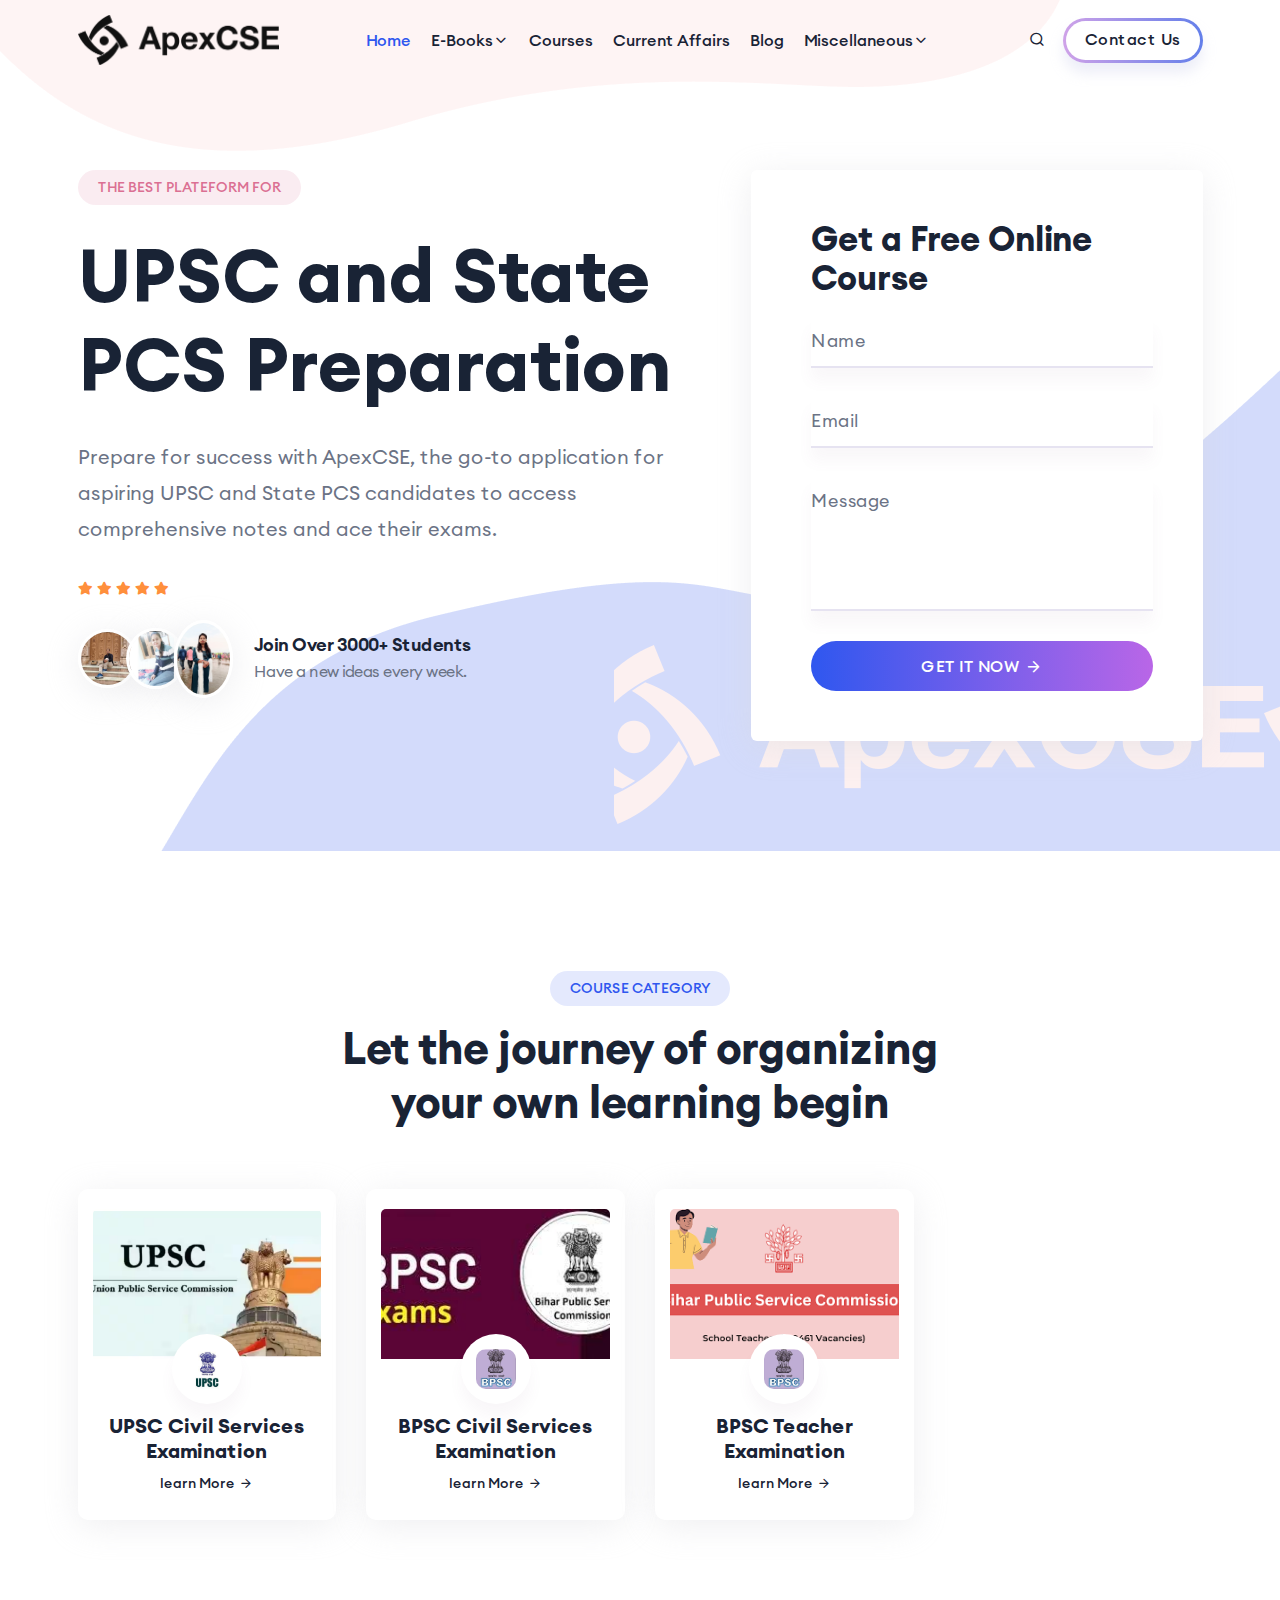
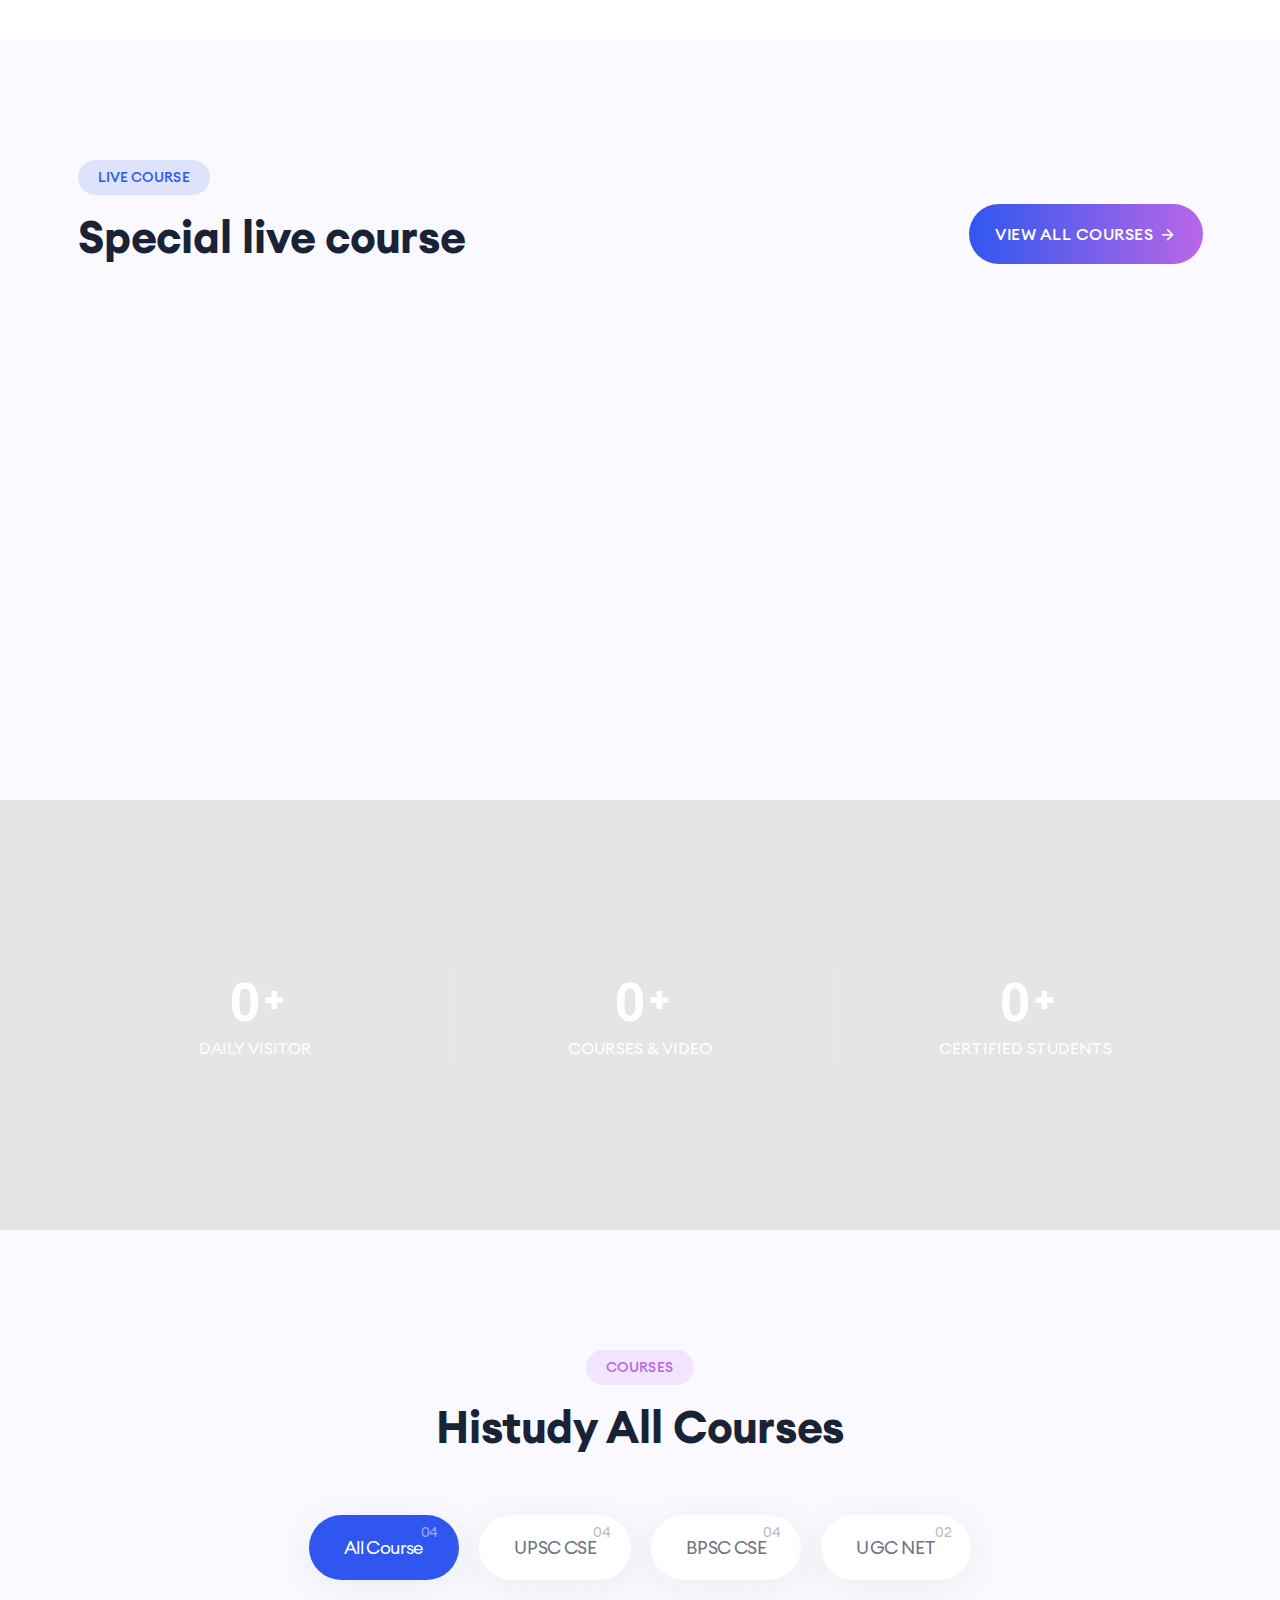
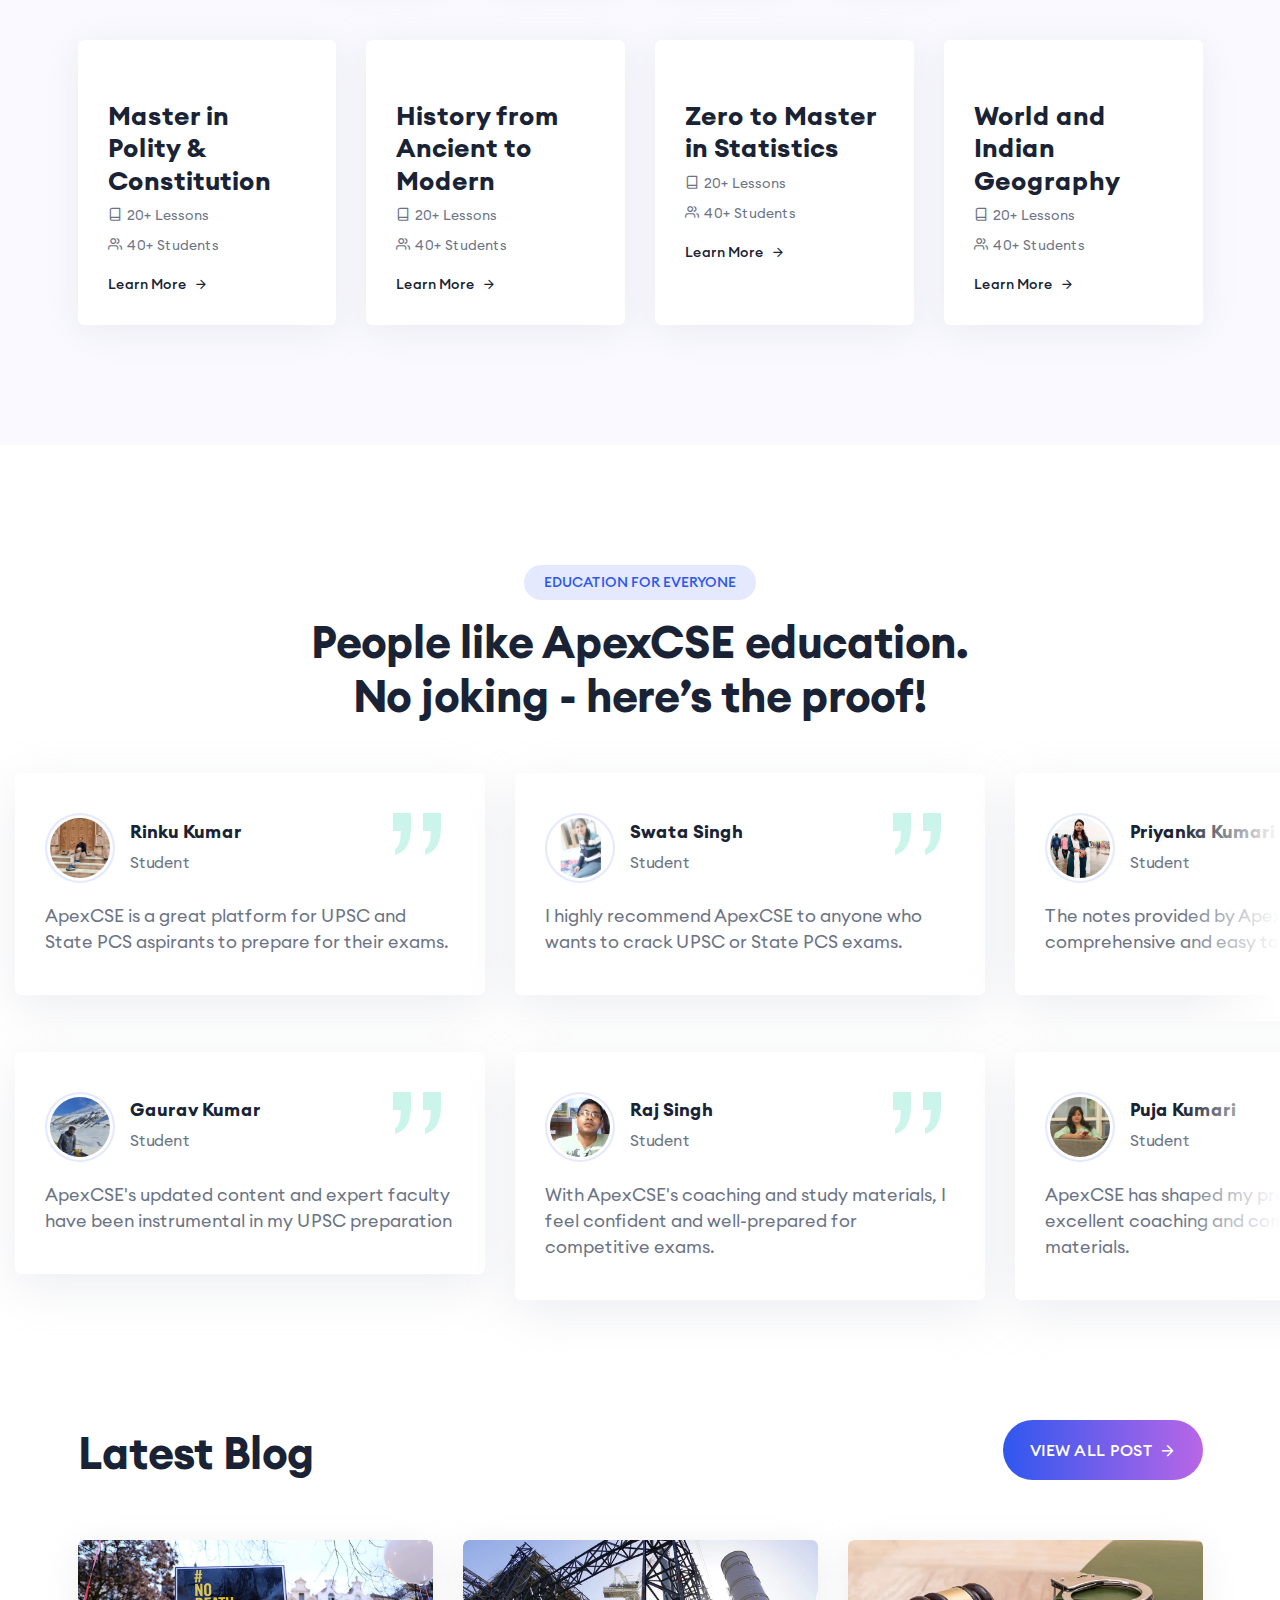
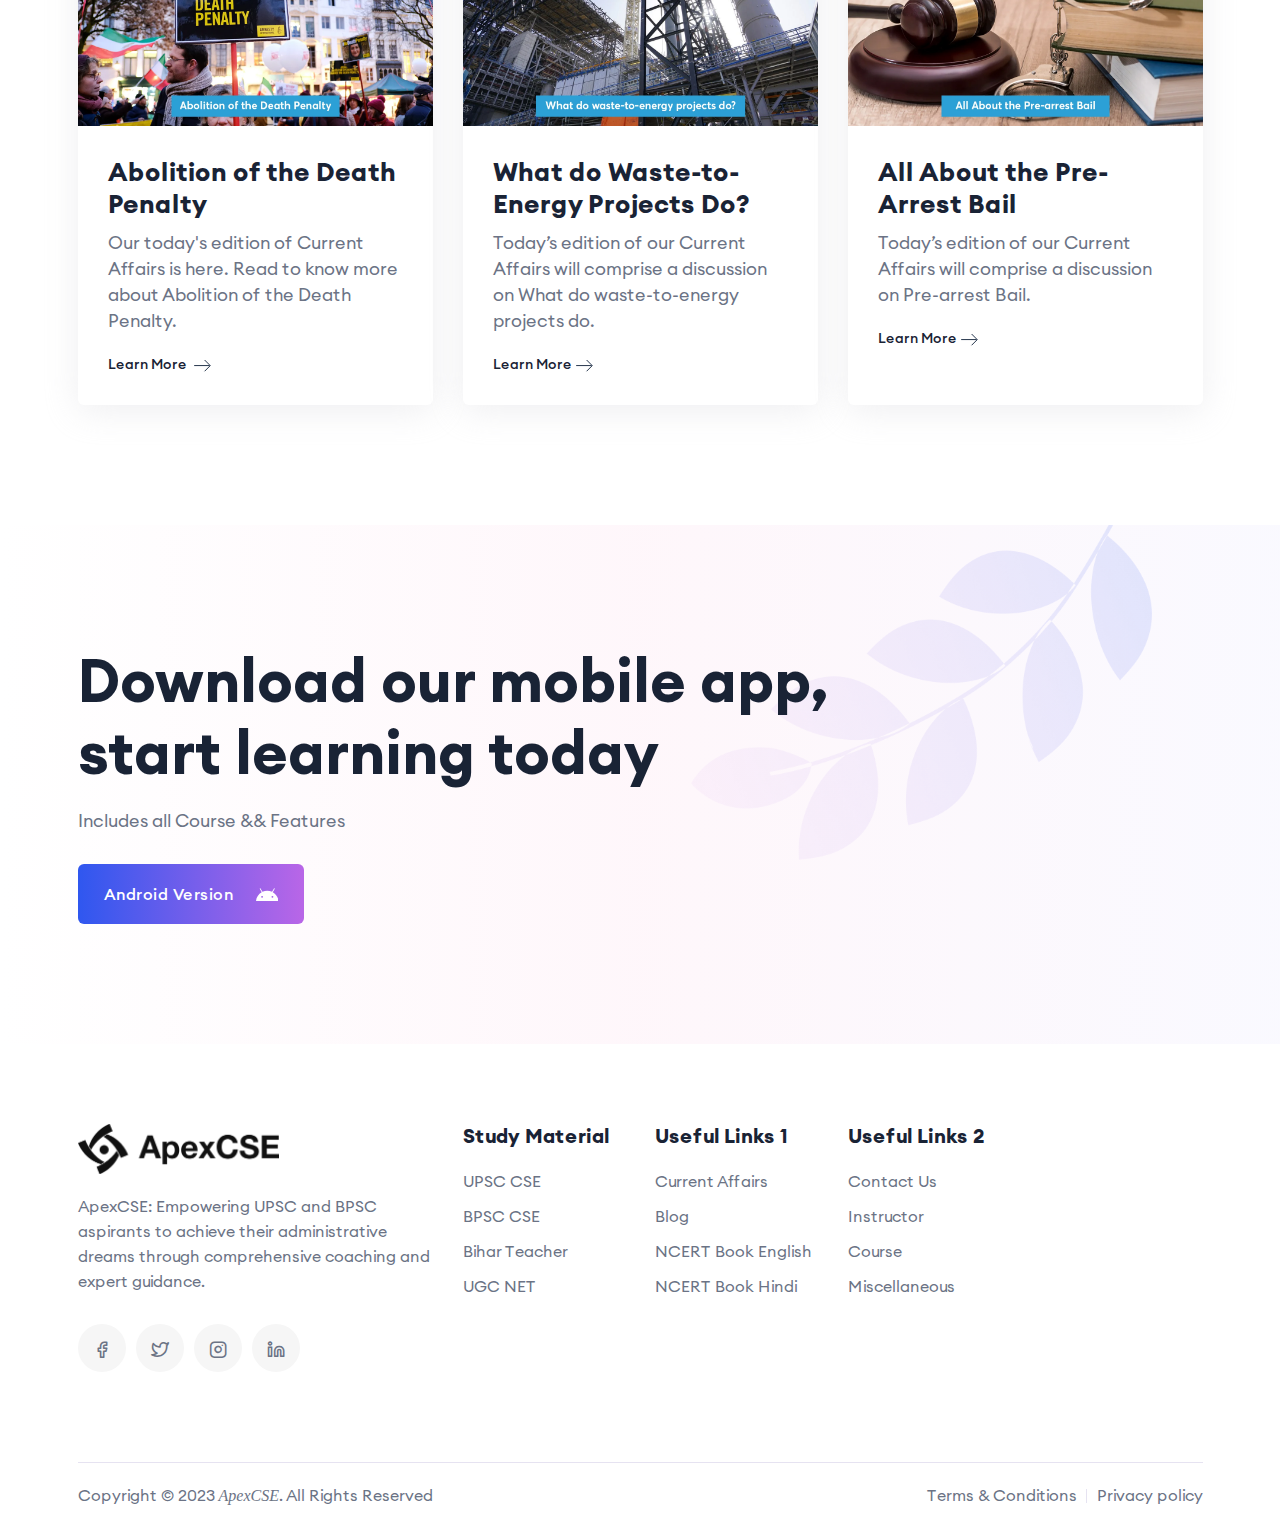
==== commit 7bb17944: "noindex problem error solve try1" ====
--- a/index.html
+++ b/index.html
@@ -4,10 +4,17 @@
 <head>
     <meta charset="utf-8">
     <meta http-equiv="x-ua-compatible" content="ie=edge">
+    <meta name="viewport" content="width=device-width, initial-scale=1, shrink-to-fit=no">
     <title>ApexCSE - Online Education & Study Materials</title>
-    <meta name="robots" content="noindex, follow" />
-    <meta name="description" content="">
-    <meta name="viewport" content="width=device-width, initial-scale=1, shrink-to-fit=no">
+    <meta name="robots" content="index, follow" />
+    <meta name="description" content="ApexCSE: Empowering UPSC and BPSC aspirants to achieve their administrative dreams through comprehensive coaching and expert guidance.">
+    <meta name="keywords" content="ApexIAS, apexias, apexcse, ApexCSE, apex, cse, civil services, exam preparation, upsc, bpsc, bihar teacher, teacher">
+    <meta http-equiv="Content-Type" content="text/html; charset=utf-8">
+    <meta name="language" content="English">
+    <meta name="revisit-after" content="1 days">
+    <meta name="author" content="Kaushalendra Kumar">
+    <meta name="owner" content="Mukesh Kumar">
+    
 
     <!-- Favicon -->
     <link rel="shortcut icon" type="image/x-icon" href="/assets/images/favicon.ico">
@@ -30,6 +37,20 @@
     <link rel="stylesheet" href="/assets/css/plugins/magnigy-popup.min.css">
     <link rel="stylesheet" href="/assets/css/plugins/plyr.css">
     <link rel="stylesheet" href="/assets/css/style.css">
+
+    <script type="application/ld+json">
+        {
+            "@context": "https://schema.org/",
+            "@type": "WebSite",
+            "name": "ApexCSE",
+            "url": "https://www.apexcse.com/",
+            "potentialAction": {
+                "@type": "SearchAction",
+                "target": "https://www.apexcse.com/search/?q={search_term_string}",
+                "query-input": "required name=search_term_string"
+            }
+        }
+    </script>
 </head>
 
 <body class="rbt-header-sticky">
@@ -91,10 +112,10 @@
                                     <!-- End Mega Menu  -->
                                 </li>
                                 <li class="position-static">
-                                    <a href="#">Courses</a>
+                                    <a href="/course/">Courses</a>
                                 </li>
                                 <li class="position-static">
-                                    <a href="#">Current Affairs</a>
+                                    <a href="/current-affairs/">Current Affairs</a>
                                 </li>
                                 <li class="position-static">
                                     <a href="/blog/">Blog</a>
@@ -233,10 +254,10 @@
                         <!-- End Mega Menu  -->
                     </li>
                     <li class="position-static">
-                        <a href="#">Courses</a>
+                        <a href="/course/">Courses</a>
                     </li>
                     <li class="position-static">
-                        <a href="#">Current Affairs</a>
+                        <a href="/current-affairs/">Current Affairs</a>
                     </li>
                     <li class="position-static">
                         <a href="/blog/">Blog</a>
@@ -1492,7 +1513,7 @@
                                 </a>
                             </div>
 
-                            <p class="description mt--20">ApexIAS: Empowering UPSC and BPSC aspirants to achieve their administrative dreams through comprehensive coaching and expert guidance.</p>
+                            <p class="description mt--20">ApexCSE: Empowering UPSC and BPSC aspirants to achieve their administrative dreams through comprehensive coaching and expert guidance.</p>
 
                             <ul class="social-icon social-default justify-content-start">
                                 <li><a href="https://www.facebook.com/">
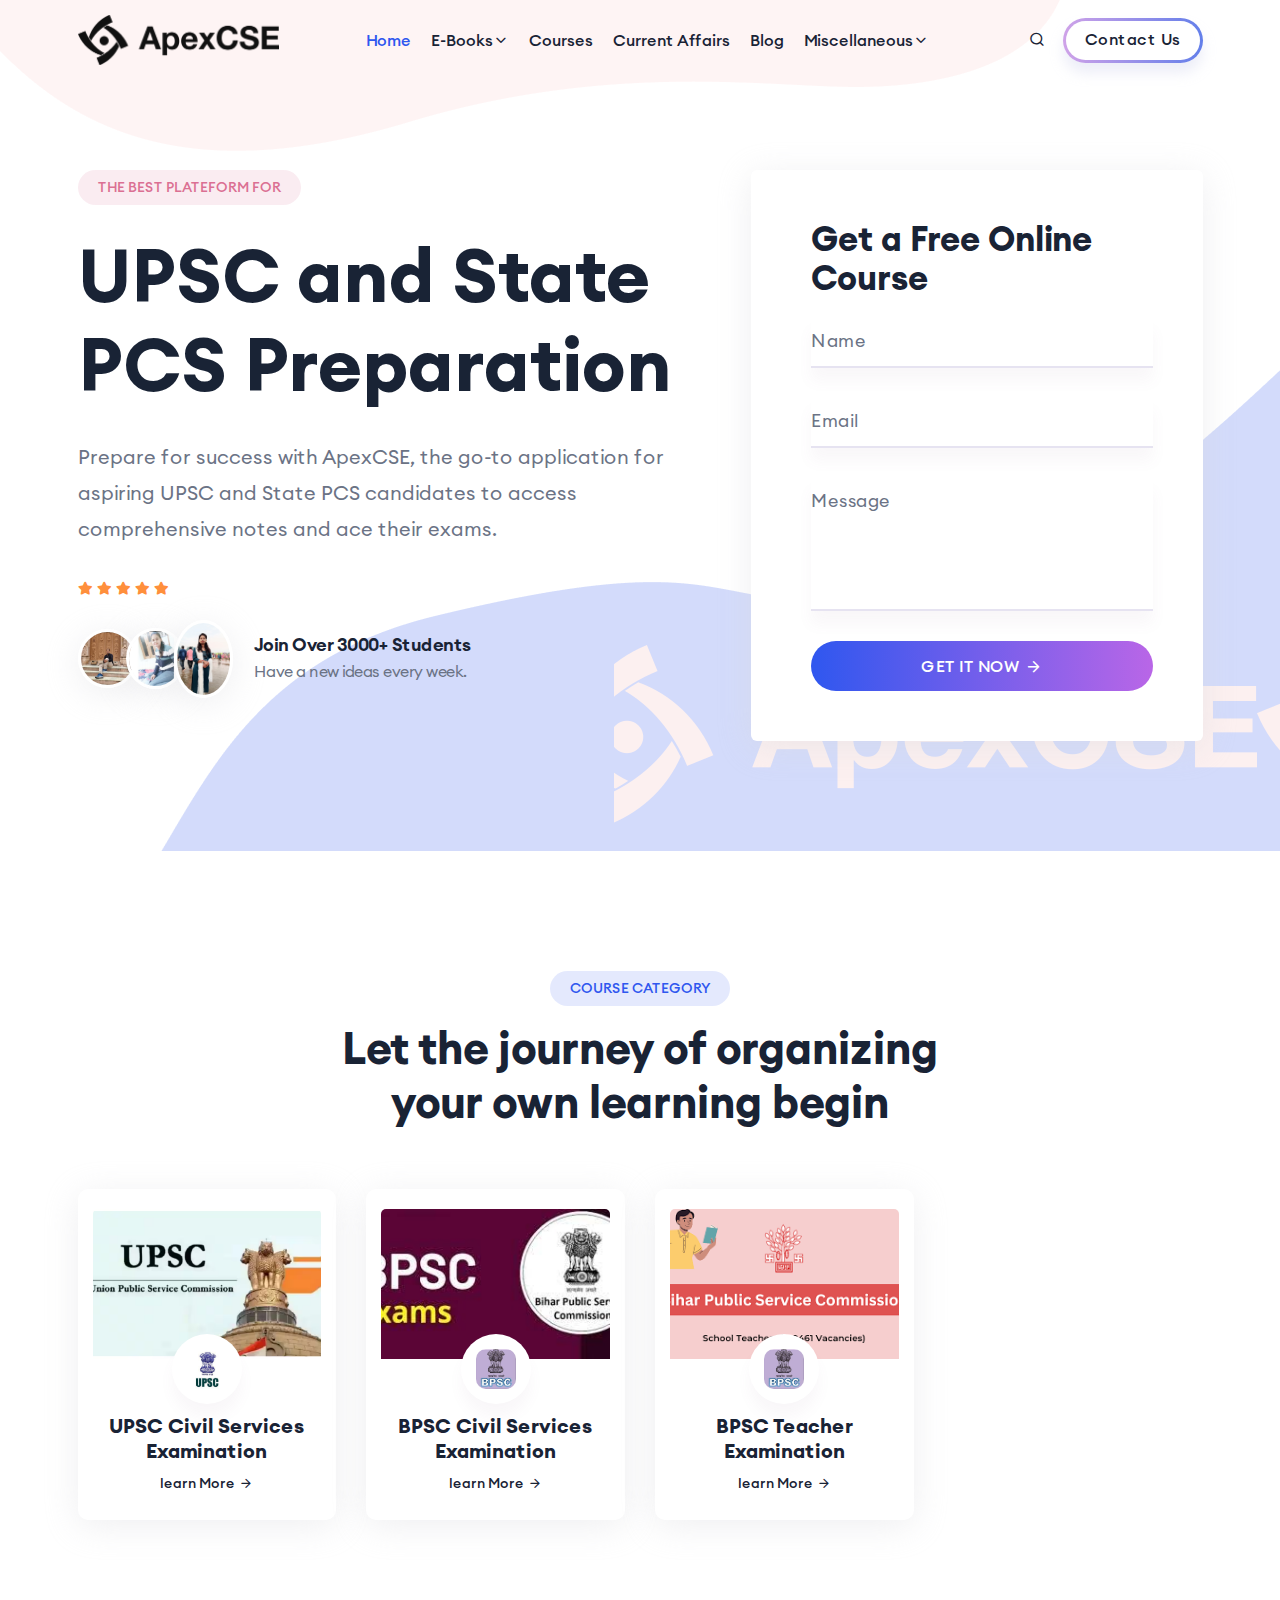
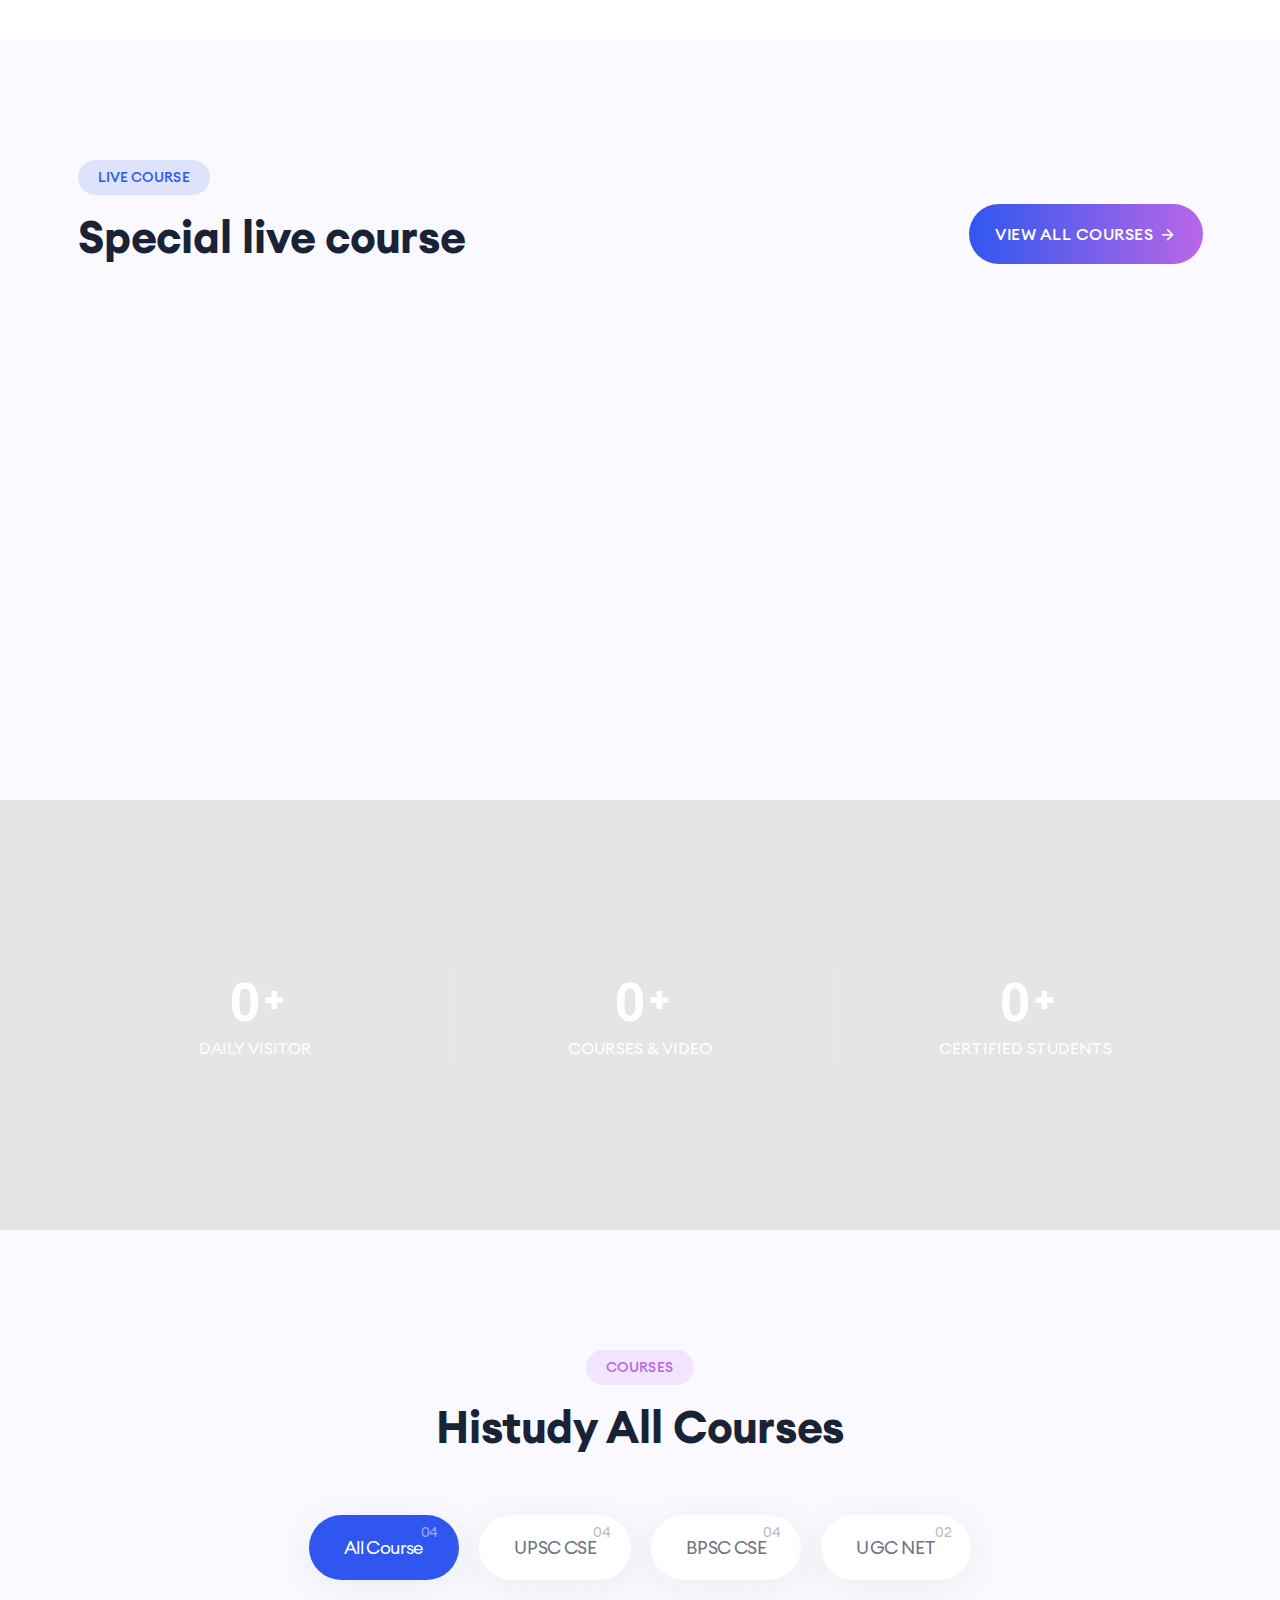
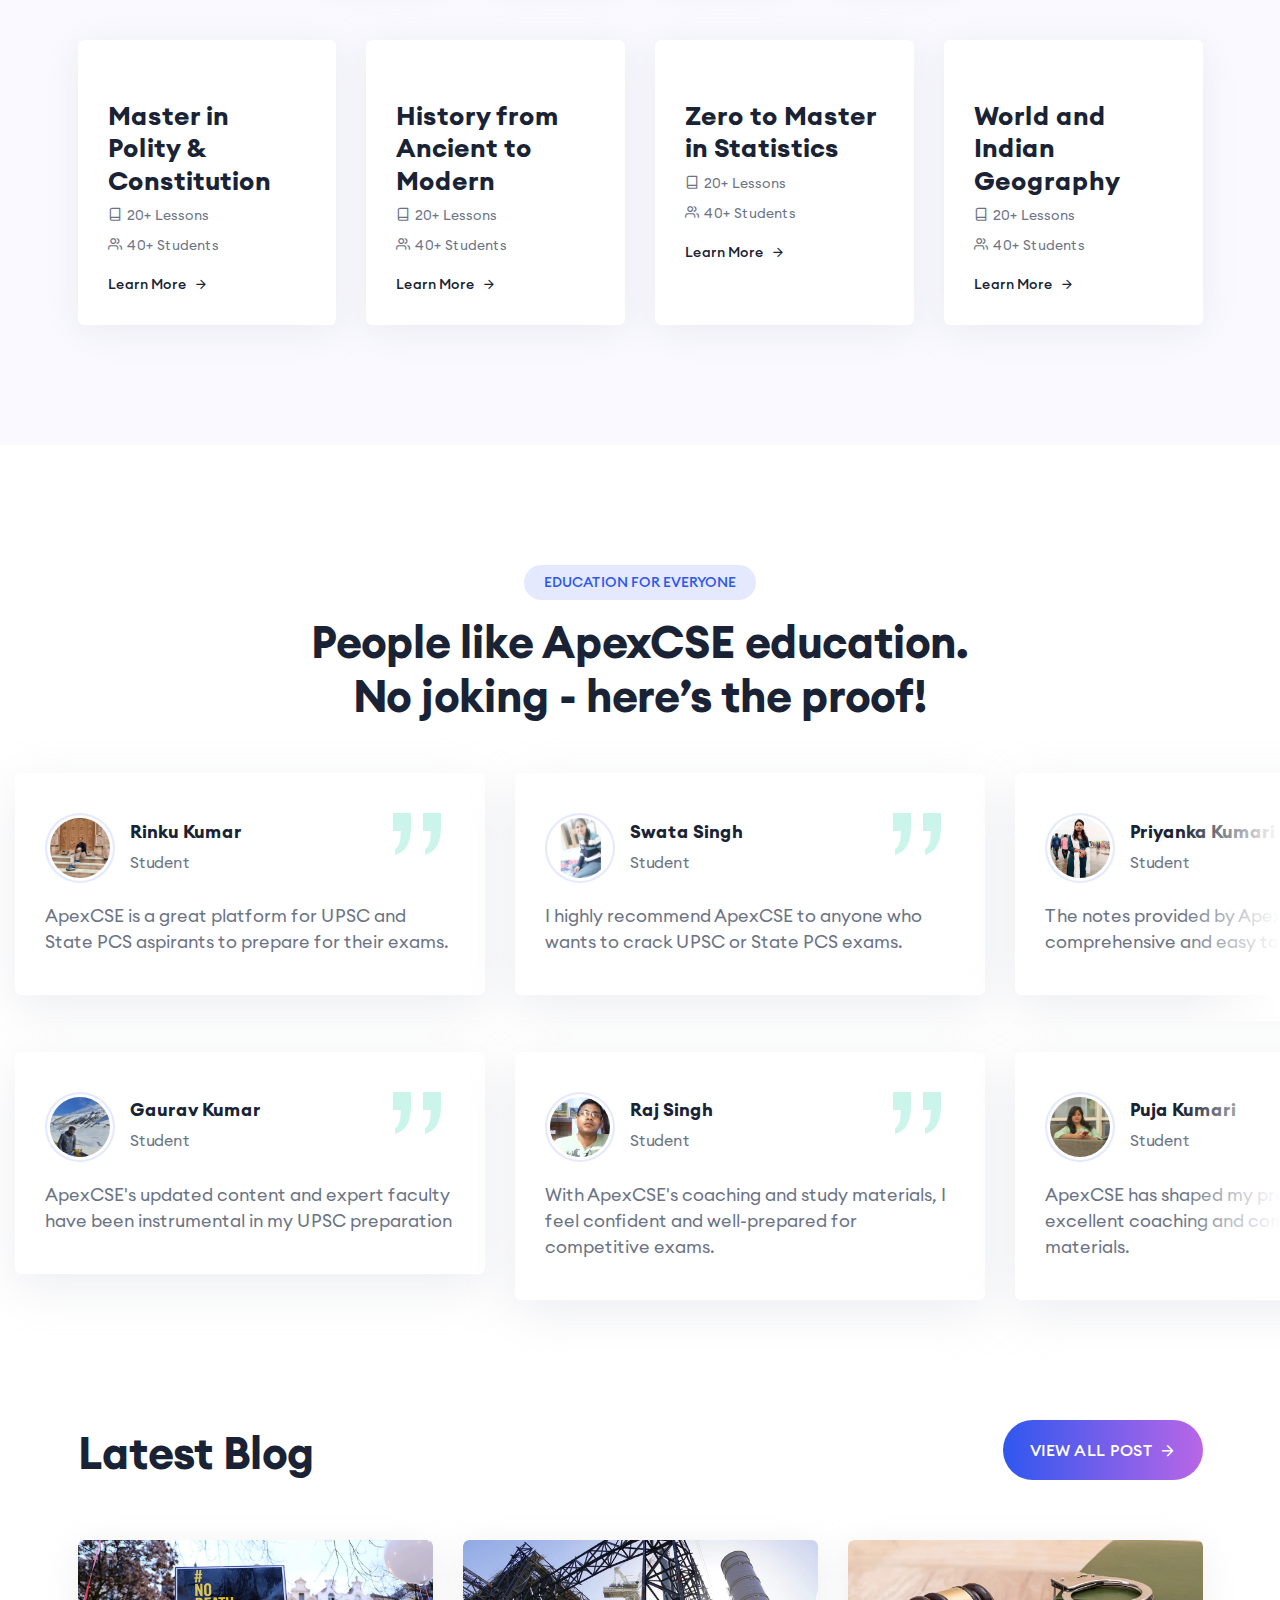
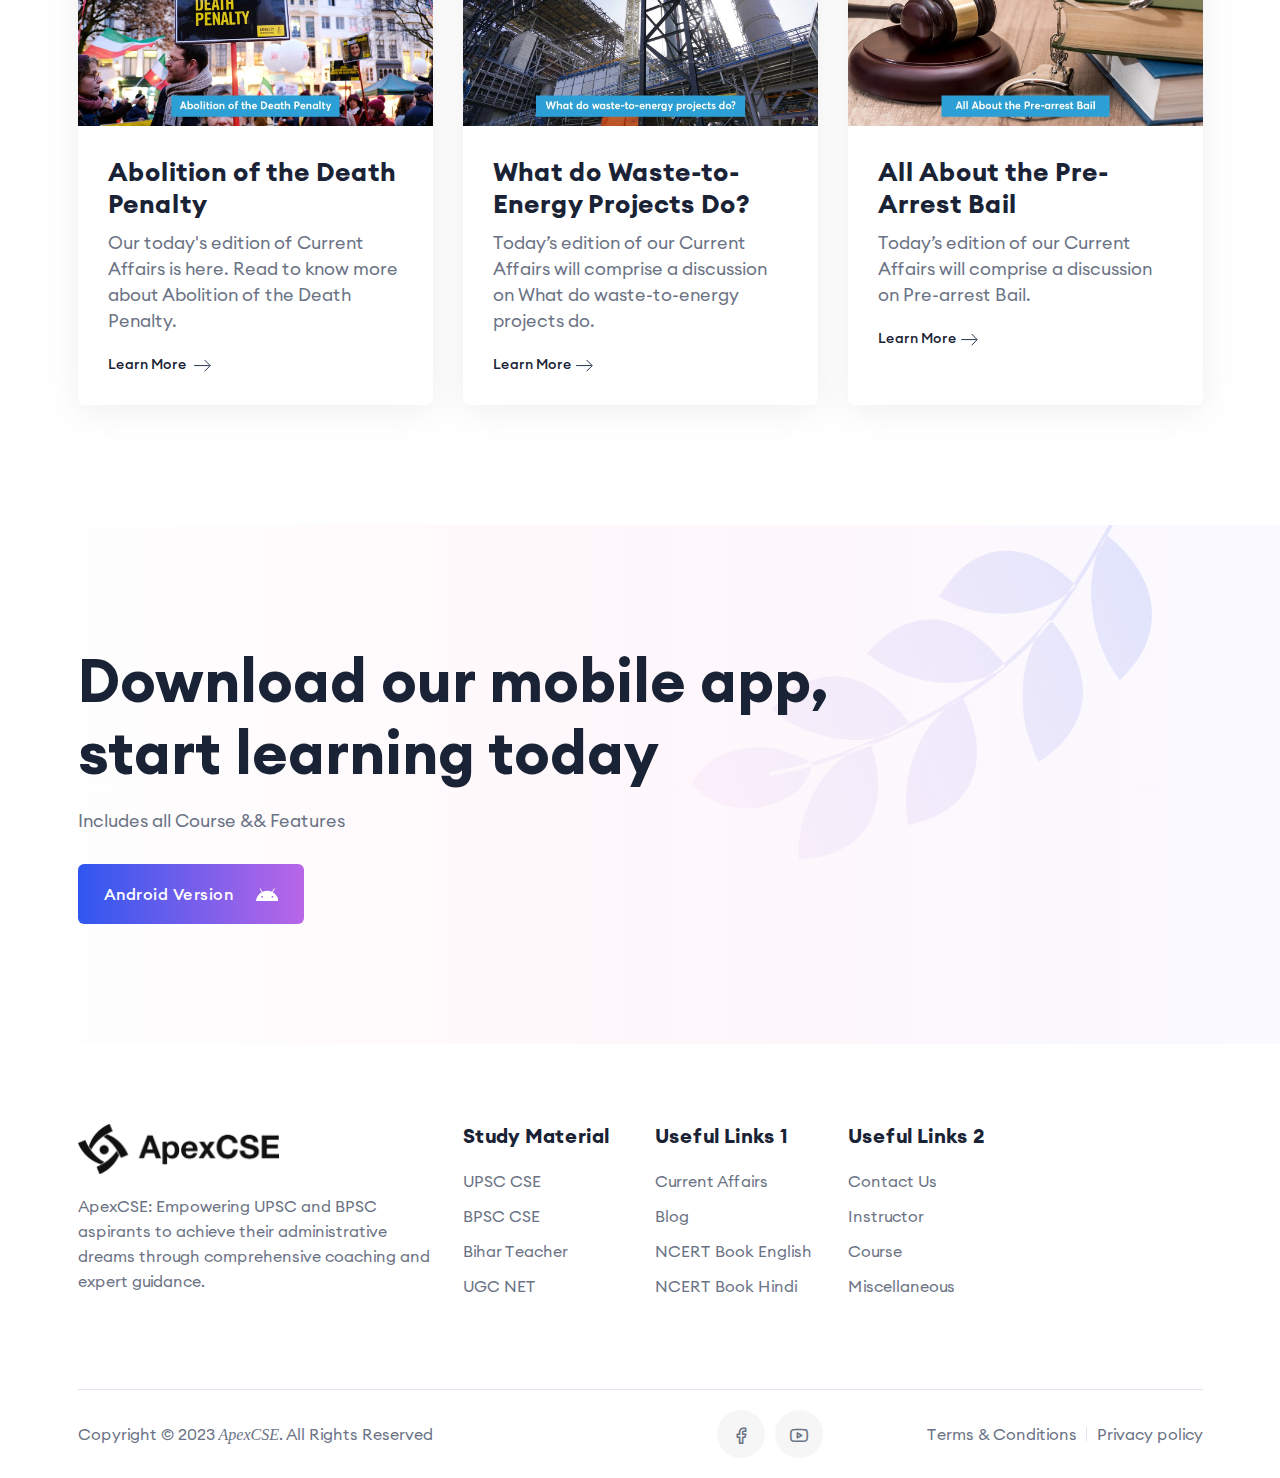
==== commit 573fc99d: "commit 3rd" ====
--- a/index.html
+++ b/index.html
@@ -298,21 +298,15 @@
 
                 <div class="social-share-wrapper">
                     <span class="rbt-short-title d-block">Find With Us</span>
-                    <ul class="social-icon social-default transparent-with-border justify-content-start mt--20">
-                        <li><a href="https://www.facebook.com/">
+                    <ul class="social-icon social-default justify-content-center justify-content-lg-end mt_sm--10 mt_md--10">
+                        <li>
+                            <a href="https://www.facebook.com/people/Apex-CSE/100093677916533/">
                                 <i class="feather-facebook"></i>
                             </a>
                         </li>
-                        <li><a href="https://www.twitter.com">
-                                <i class="feather-twitter"></i>
-                            </a>
-                        </li>
-                        <li><a href="https://www.instagram.com/">
-                                <i class="feather-instagram"></i>
-                            </a>
-                        </li>
-                        <li><a href="https://www.linkdin.com/">
-                                <i class="feather-linkedin"></i>
+                        <li>
+                            <a href="https://www.youtube.com/channel/UCPufZaPiM4oKwaOlqmG4YLg">
+                                <i class="feather-youtube"></i>
                             </a>
                         </li>
                     </ul>
@@ -1515,24 +1509,6 @@
 
                             <p class="description mt--20">ApexCSE: Empowering UPSC and BPSC aspirants to achieve their administrative dreams through comprehensive coaching and expert guidance.</p>
 
-                            <ul class="social-icon social-default justify-content-start">
-                                <li><a href="https://www.facebook.com/">
-                                        <i class="feather-facebook"></i>
-                                    </a>
-                                </li>
-                                <li><a href="https://www.twitter.com">
-                                        <i class="feather-twitter"></i>
-                                    </a>
-                                </li>
-                                <li><a href="https://www.instagram.com/">
-                                        <i class="feather-instagram"></i>
-                                    </a>
-                                </li>
-                                <li><a href="https://www.linkdin.com/">
-                                        <i class="feather-linkedin"></i>
-                                    </a>
-                                </li>
-                            </ul>
                         </div>
                     </div>
 
@@ -1608,10 +1584,24 @@
         <div class="copyright-area copyright-style-1 ptb--20">
             <div class="container">
                 <div class="row align-items-center">
-                    <div class="col-xxl-6 col-xl-6 col-lg-6 col-md-12 col-12">
+                    <div class="col-xxl-4 col-xl-4 col-lg-4 col-md-12 col-12">
                         <p class="rbt-link-hover text-center text-lg-start">Copyright © 2023 <i>ApexCSE</i>.</a> All Rights Reserved</p>
                     </div>
-                    <div class="col-xxl-6 col-xl-6 col-lg-6 col-md-12 col-12">
+                    <div class="col-xxl-4 col-xl-4 col-lg-4 col-md-12 col-12">
+                        <ul class="social-icon social-default justify-content-center justify-content-lg-end mt_sm--10 mt_md--10">
+                        <li>
+                            <a href="https://www.facebook.com/people/Apex-CSE/100093677916533/">
+                                <i class="feather-facebook"></i>
+                            </a>
+                        </li>
+                        <li>
+                            <a href="https://www.youtube.com/channel/UCPufZaPiM4oKwaOlqmG4YLg">
+                                <i class="feather-youtube"></i>
+                            </a>
+                        </li>
+                    </ul>
+                    </div>
+                    <div class="col-xxl-4 col-xl-4 col-lg-4 col-md-12 col-12">
                         <ul class="copyright-link rbt-link-hover justify-content-center justify-content-lg-end mt_sm--10 mt_md--10">
                             <li><a href="/terms-conditions/">Terms & Conditions</a></li>
                             <li><a href="/privacy-policy/">Privacy policy</a></li>
